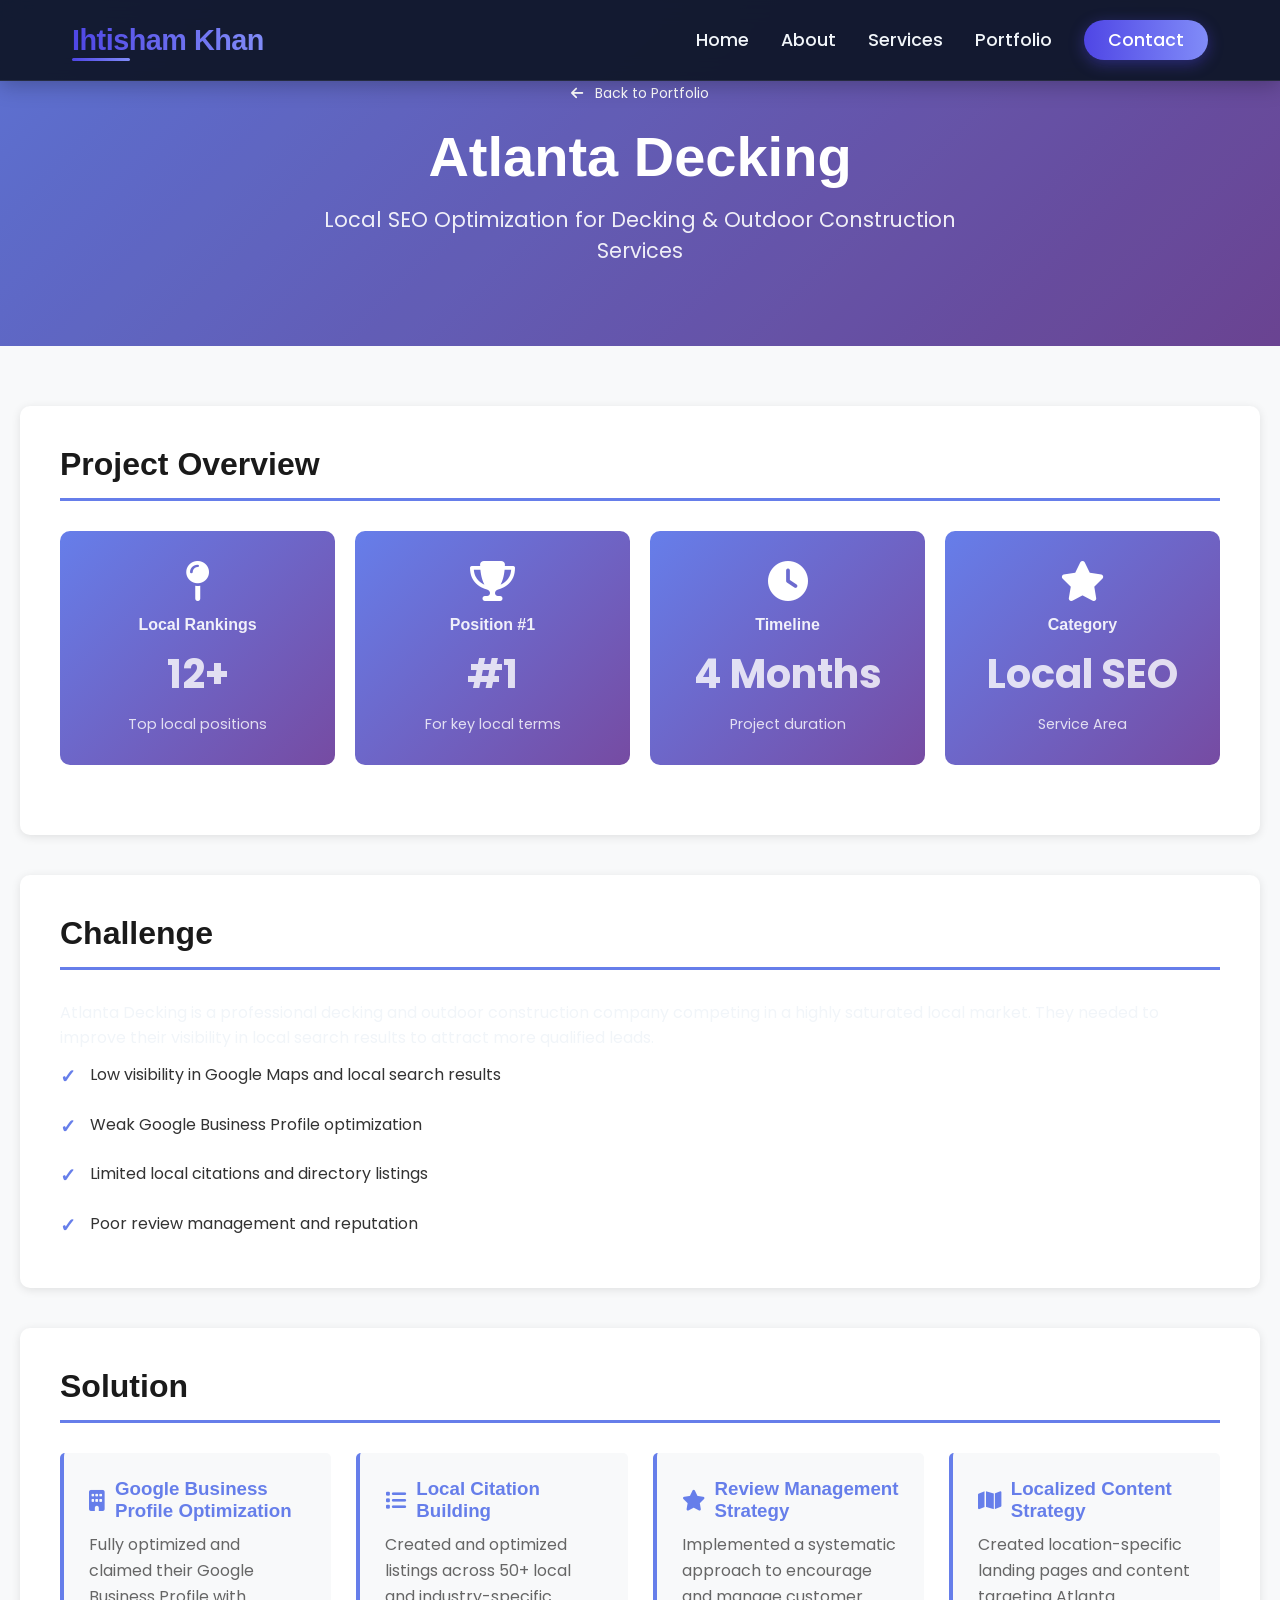
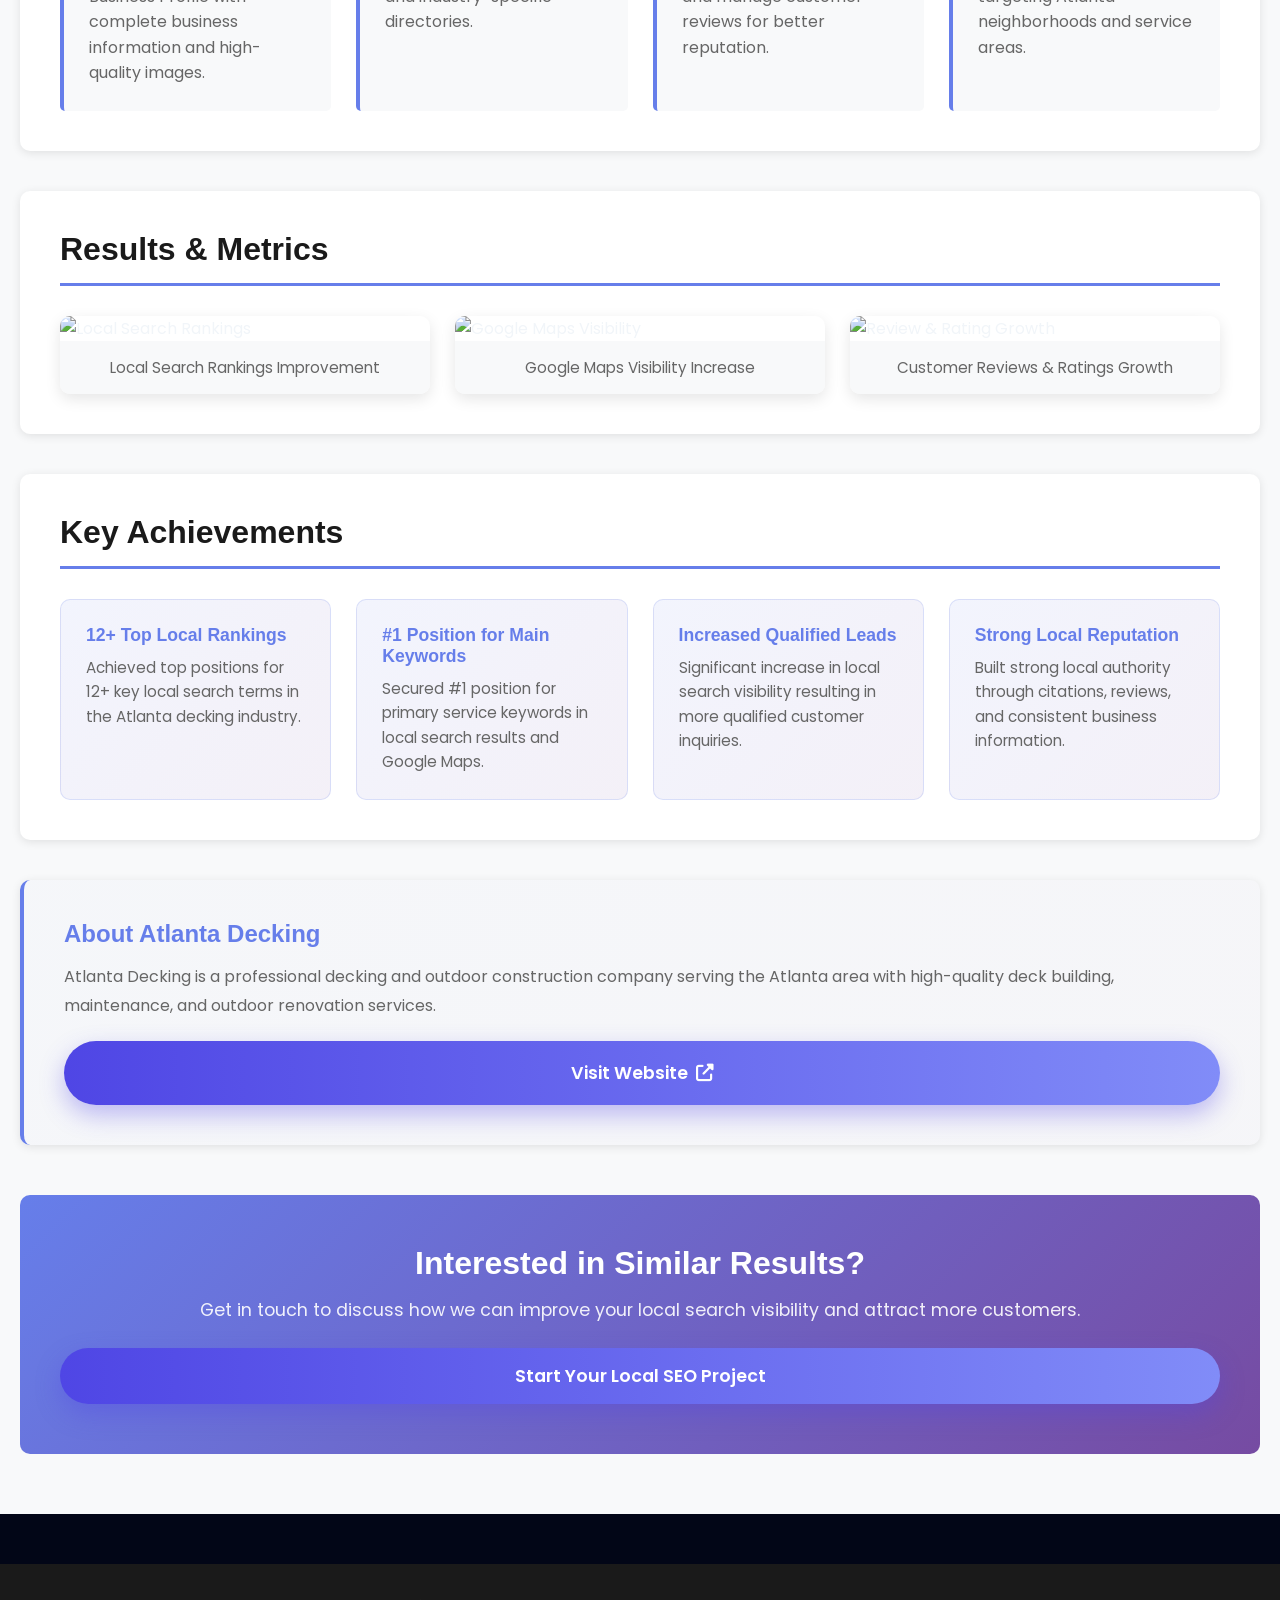
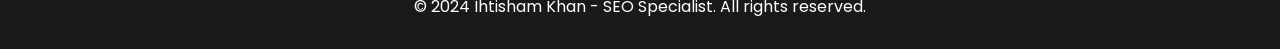
==== atlanta-decking.html @ 3d627188 "portfolio updated" ====
<!DOCTYPE html>
<html lang="en">
<head>
    <meta charset="UTF-8" />
    <meta name="viewport" content="width=device-width, initial-scale=1.0" />
    <title>Atlanta Decking - Case Study | Ihtisham Khan SEO</title>
    <link rel="stylesheet" href="style.css" />
    <link rel="stylesheet" href="responsive.css" />
    <link rel="stylesheet" href="case-study.css" />
    <link rel="stylesheet" href="https://cdnjs.cloudflare.com/ajax/libs/font-awesome/6.4.0/css/all.min.css" />
    <link href="https://fonts.googleapis.com/css2?family=Poppins:wght@300;400;500;600;700&display=swap" rel="stylesheet" />
</head>
<body>
    <!-- Header/Navigation Section Start -->
    <header>
        <nav class="navbar">
            <div class="nav-brand">
                <a href="index.html#home">Ihtisham Khan</a>
            </div>
            <ul class="nav-menu">
                <li class="nav-item">
                    <a href="index.html#home" class="nav-link">Home</a>
                </li>
                <li class="nav-item">
                    <a href="index.html#about" class="nav-link">About</a>
                </li>
                <li class="nav-item">
                    <a href="index.html#services" class="nav-link">Services</a>
                </li>
                <li class="nav-item">
                    <a href="index.html#portfolio" class="nav-link">Portfolio</a>
                </li>
                <li class="nav-item">
                    <a href="index.html#contact" class="nav-link">Contact</a>
                </li>
            </ul>
            <div class="hamburger">
                <span class="bar"></span>
                <span class="bar"></span>
                <span class="bar"></span>
            </div>
        </nav>
    </header>
    <!-- Header/Navigation Section End -->

    <!-- Case Study Hero Section Start -->
    <section class="case-study-hero">
        <div class="container">
            <a href="index.html#portfolio" class="back-link"><i class="fas fa-arrow-left"></i> Back to Portfolio</a>
            <h1>Atlanta Decking</h1>
            <p class="case-study-tagline">Local SEO Optimization for Decking & Outdoor Construction Services</p>
        </div>
    </section>
    <!-- Case Study Hero Section End -->

    <!-- Case Study Content Start -->
    <section class="case-study-content">
        <div class="container">
            <!-- Project Overview -->
            <div class="case-study-section">
                <h2>Project Overview</h2>
                <div class="overview-grid">
                    <div class="overview-card">
                        <i class="fas fa-map-pin"></i>
                        <h3>Local Rankings</h3>
                        <p class="stat">12+</p>
                        <p>Top local positions</p>
                    </div>
                    <div class="overview-card">
                        <i class="fas fa-trophy"></i>
                        <h3>Position #1</h3>
                        <p class="stat">#1</p>
                        <p>For key local terms</p>
                    </div>
                    <div class="overview-card">
                        <i class="fas fa-clock"></i>
                        <h3>Timeline</h3>
                        <p class="stat">4 Months</p>
                        <p>Project duration</p>
                    </div>
                    <div class="overview-card">
                        <i class="fas fa-star"></i>
                        <h3>Category</h3>
                        <p class="stat">Local SEO</p>
                        <p>Service Area</p>
                    </div>
                </div>
            </div>

            <!-- Challenge Section -->
            <div class="case-study-section">
                <h2>Challenge</h2>
                <p>
                    Atlanta Decking is a professional decking and outdoor construction company competing in a highly saturated 
                    local market. They needed to improve their visibility in local search results to attract more qualified leads.
                </p>
                <ul class="challenge-list">
                    <li>Low visibility in Google Maps and local search results</li>
                    <li>Weak Google Business Profile optimization</li>
                    <li>Limited local citations and directory listings</li>
                    <li>Poor review management and reputation</li>
                </ul>
            </div>

            <!-- Solution Section -->
            <div class="case-study-section">
                <h2>Solution</h2>
                <div class="solution-items">
                    <div class="solution-item">
                        <h3><i class="fas fa-building"></i> Google Business Profile Optimization</h3>
                        <p>Fully optimized and claimed their Google Business Profile with complete business information and high-quality images.</p>
                    </div>
                    <div class="solution-item">
                        <h3><i class="fas fa-list"></i> Local Citation Building</h3>
                        <p>Created and optimized listings across 50+ local and industry-specific directories.</p>
                    </div>
                    <div class="solution-item">
                        <h3><i class="fas fa-star"></i> Review Management Strategy</h3>
                        <p>Implemented a systematic approach to encourage and manage customer reviews for better reputation.</p>
                    </div>
                    <div class="solution-item">
                        <h3><i class="fas fa-map"></i> Localized Content Strategy</h3>
                        <p>Created location-specific landing pages and content targeting Atlanta neighborhoods and service areas.</p>
                    </div>
                </div>
            </div>

            <!-- Results Section -->
            <div class="case-study-section results-section">
                <h2>Results & Metrics</h2>
                <div class="results-gallery">
                    <div class="result-image">
                        <img src="https://placehold.co/800x500/f59e0b/ffffff?text=Local+Rankings" alt="Local Search Rankings" />
                        <p class="image-caption">Local Search Rankings Improvement</p>
                    </div>
                    <div class="result-image">
                        <img src="https://placehold.co/800x500/f59e0b/ffffff?text=Google+Maps+Visibility" alt="Google Maps Visibility" />
                        <p class="image-caption">Google Maps Visibility Increase</p>
                    </div>
                    <div class="result-image">
                        <img src="https://placehold.co/800x500/f59e0b/ffffff?text=Review+Growth" alt="Review & Rating Growth" />
                        <p class="image-caption">Customer Reviews & Ratings Growth</p>
                    </div>
                </div>
            </div>

            <!-- Key Achievements -->
            <div class="case-study-section">
                <h2>Key Achievements</h2>
                <div class="achievements-grid">
                    <div class="achievement">
                        <h3>12+ Top Local Rankings</h3>
                        <p>Achieved top positions for 12+ key local search terms in the Atlanta decking industry.</p>
                    </div>
                    <div class="achievement">
                        <h3>#1 Position for Main Keywords</h3>
                        <p>Secured #1 position for primary service keywords in local search results and Google Maps.</p>
                    </div>
                    <div class="achievement">
                        <h3>Increased Qualified Leads</h3>
                        <p>Significant increase in local search visibility resulting in more qualified customer inquiries.</p>
                    </div>
                    <div class="achievement">
                        <h3>Strong Local Reputation</h3>
                        <p>Built strong local authority through citations, reviews, and consistent business information.</p>
                    </div>
                </div>
            </div>

            <!-- Client Info -->
            <div class="case-study-section client-section">
                <div class="client-info">
                    <h3>About Atlanta Decking</h3>
                    <p>
                        Atlanta Decking is a professional decking and outdoor construction company serving the Atlanta area 
                        with high-quality deck building, maintenance, and outdoor renovation services.
                    </p>
                    <a href="https://atlantadecking.com/" target="_blank" class="btn btn-primary">
                        Visit Website <i class="fas fa-external-link-alt"></i>
                    </a>
                </div>
            </div>

            <!-- CTA Section -->
            <div class="case-study-cta">
                <h2>Interested in Similar Results?</h2>
                <p>Get in touch to discuss how we can improve your local search visibility and attract more customers.</p>
                <a href="index.html#contact" class="btn btn-primary btn-large">Start Your Local SEO Project</a>
            </div>
        </div>
    </section>
    <!-- Case Study Content End -->

    <!-- Footer -->
    <footer>
        <div class="container">
            <p>&copy; 2024 Ihtisham Khan - SEO Specialist. All rights reserved.</p>
        </div>
    </footer>

    <script>
        // Navigation Menu Toggle
        const hamburger = document.querySelector(".hamburger");
        const navMenu = document.querySelector(".nav-menu");

        hamburger.addEventListener("click", () => {
            hamburger.classList.toggle("active");
            navMenu.classList.toggle("active");
        });

        document.querySelectorAll(".nav-link").forEach((n) =>
            n.addEventListener("click", () => {
                hamburger.classList.remove("active");
                navMenu.classList.remove("active");
            })
        );
    </script>
</body>
</html>
---- style.css ----
* {
  margin: 0;
  padding: 0;
  box-sizing: border-box;
}

:root {
  --primary-color: #4f46e5;
  --primary-glow: #818cf8;
  --secondary-color: #10b981;
  --accent-color: #f43f5e;
  --dark-bg: #0f172a;
  --darker-bg: #020617;
  --text-light: #f1f5f9;
  --text-muted: #94a3b8;
  --nav-height: 80px;
}

body {
  font-family: "Poppins", sans-serif;
  background-color: var(--darker-bg);
  color: var(--text-light);
  min-height: 100vh;
  display: flex;
  flex-direction: column;
}

h1,
h2,
h3,
h4,
h5,
h6 {
  font-family: "Roboto", sans-serif;
  font-weight: 700;
}

/* Header/Navigation Styles */
header {
  position: fixed;
  top: 0;
  left: 0;
  width: 100%;
  z-index: 1000;
  background: rgba(15, 23, 42, 0.95);
  backdrop-filter: blur(10px);
  box-shadow: 0 4px 20px rgba(0, 0, 0, 0.25);
  border-bottom: 1px solid rgba(255, 255, 255, 0.08);
}

.navbar {
  display: flex;
  justify-content: space-between;
  align-items: center;
  padding: 0 2rem;
  height: var(--nav-height);
  max-width: 1200px;
  margin: 0 auto;
}

.nav-brand a {
  font-family: "Roboto", sans-serif;
  font-size: 1.8rem;
  font-weight: 900;
  color: var(--text-light);
  text-decoration: none;
  background: linear-gradient(90deg, var(--primary-color), var(--primary-glow));
  -webkit-background-clip: text;
  background-clip: text;
  -webkit-text-fill-color: transparent;
  position: relative;
  letter-spacing: -0.5px;
}

.nav-brand a::after {
  content: "";
  position: absolute;
  bottom: -5px;
  left: 0;
  width: 30%;
  height: 3px;
  background: linear-gradient(90deg, var(--primary-color), var(--primary-glow));
  border-radius: 3px;
  transition: width 0.3s ease;
}

.nav-brand a:hover::after {
  width: 100%;
}

.nav-menu {
  display: flex;
  list-style: none;
}

.nav-item {
  margin-left: 2rem;
  position: relative;
}

.nav-link {
  color: var(--text-light);
  text-decoration: none;
  font-weight: 500;
  transition: all 0.3s ease;
  padding: 0.5rem 0;
  position: relative;
  font-size: 1.1rem;
}

.nav-link::before {
  content: "";
  position: absolute;
  bottom: 0;
  left: 0;
  width: 0;
  height: 2px;
  background: linear-gradient(
    90deg,
    var(--primary-color),
    var(--secondary-color)
  );
  border-radius: 2px;
  transition: width 0.3s ease;
}

.nav-link:hover {
  color: var(--primary-glow);
}

.nav-link:hover::before {
  width: 100%;
}

.nav-item:last-child .nav-link {
  background: linear-gradient(90deg, var(--primary-color), var(--primary-glow));
  color: white;
  padding: 0.5rem 1.5rem;
  border-radius: 50px;
  box-shadow: 0 4px 15px rgba(79, 70, 229, 0.4);
  transition: all 0.3s ease;
}

.nav-item:last-child .nav-link:hover {
  transform: translateY(-2px);
  box-shadow: 0 6px 20px rgba(79, 70, 229, 0.6);
}

.nav-item:last-child .nav-link::before {
  display: none;
}

.hamburger {
  display: none;
  flex-direction: column;
  cursor: pointer;
  z-index: 1001;
}

.bar {
  width: 25px;
  height: 3px;
  background: var(--text-light);
  margin: 3px 0;
  transition: all 0.3s ease;
  border-radius: 3px;
}
/* Hero Section Styles Start */
.hero {
  min-height: 100vh;
  display: flex;
  align-items: center;
  padding: calc(var(--nav-height) + 2rem) 2rem 2rem;
  background: linear-gradient(to bottom, var(--darker-bg), var(--dark-bg));
  position: relative;
  overflow: hidden;
}

.hero::before {
  content: "";
  position: absolute;
  top: 0;
  left: 0;
  width: 100%;
  height: 100%;
  background: radial-gradient(
      circle at 20% 30%,
      rgba(79, 70, 229, 0.15) 0%,
      transparent 50%
    ),
    radial-gradient(
      circle at 80% 70%,
      rgba(16, 185, 129, 0.1) 0%,
      transparent 50%
    );
  z-index: 0;
}

.hero-content {
  flex: 1;
  padding-right: 2rem;
  position: relative;
  z-index: 2;
}

.hero-content h1 {
  font-size: 3rem;
  margin-bottom: 1.5rem;
  line-height: 1.2;
  background: linear-gradient(90deg, var(--text-light), var(--primary-glow));
  -webkit-background-clip: text;
  background-clip: text;
  -webkit-text-fill-color: transparent;
  position: relative;
  padding-bottom: 1rem;
}

.hero-content h1::after {
  content: "";
  position: absolute;
  bottom: 0;
  left: 0;
  width: 100px;
  height: 4px;
  background: linear-gradient(
    90deg,
    var(--primary-color),
    var(--secondary-color)
  );
  border-radius: 2px;
}

.hero-content h1 span {
  background: linear-gradient(
    90deg,
    var(--primary-color),
    var(--secondary-color)
  );
  -webkit-background-clip: text;
  background-clip: text;
  -webkit-text-fill-color: transparent;
  position: relative;
  display: inline-block;
}

.hero-content h1 span::after {
  content: "";
  position: absolute;
  bottom: -5px;
  left: 0;
  width: 100%;
  height: 3px;
  background: linear-gradient(
    90deg,
    var(--primary-color),
    var(--secondary-color)
  );
  border-radius: 3px;
}

.hero-content p {
  font-size: 1.3rem;
  color: var(--text-muted);
  margin-bottom: 2.5rem;
  max-width: 90%;
  line-height: 1.6;
}

.hero-buttons {
  display: flex;
  gap: 1.5rem;
  flex-wrap: wrap;
}

.btn {
  display: inline-flex;
  align-items: center;
  padding: 1rem 2.2rem;
  border-radius: 50px;
  text-decoration: none;
  font-weight: 600;
  transition: all 0.3s ease;
  border: none;
  cursor: pointer;
  font-size: 1.1rem;
  position: relative;
  overflow: hidden;
  z-index: 1;
}

.btn::before {
  content: "";
  position: absolute;
  top: 0;
  left: 0;
  width: 100%;
  height: 100%;
  background: linear-gradient(90deg, var(--primary-color), var(--primary-glow));
  z-index: -1;
  transition: transform 0.5s ease;
}

.btn-primary::before {
  transform: scaleX(1);
}

.btn-secondary::before {
  transform: scaleX(0);
  background: linear-gradient(90deg, var(--primary-color), var(--primary-glow));
}

.btn-primary {
  color: white;
  box-shadow: 0 10px 25px rgba(79, 70, 229, 0.35);
}

.btn-secondary {
  color: var(--text-light);
  border: 2px solid var(--primary-color);
  background: transparent;
}

.btn-primary:hover {
  transform: translateY(-5px);
  box-shadow: 0 15px 35px rgba(79, 70, 229, 0.5);
}

.btn-secondary:hover {
  color: white;
}

.btn-secondary:hover::before {
  transform: scaleX(1);
}

.btn:hover::before {
  transform: scaleX(1.05);
}

.hero-image {
  flex: 1;
  text-align: center;
  position: relative;
  z-index: 2;
}

.hero-image img {
  max-width: 100%;
  height: auto;
  max-height: 60vh;
  border-radius: 20px;
  box-shadow: 0 25px 50px rgba(0, 0, 0, 0.5);
  animation: float 6s ease-in-out infinite;
  transform-style: preserve-3d;
  transition: transform 0.5s ease;
  transform: scaleX(-1); /* This mirrors the image */
}

.hero-image img:hover {
  transform: scaleX(-1) translateY(-10px) rotate3d(1, 1, 1, 5deg);
  /* Keep the scaleX(-1) to maintain the mirror effect during hover */
}

@keyframes float {
  0% {
    transform: scaleX(-1) translateY(0px) rotate3d(1, 1, 1, 0deg);
    box-shadow: 0 25px 50px rgba(79, 70, 229, 0.2);
  }
  50% {
    transform: scaleX(-1) translateY(-20px) rotate3d(1, 1, 1, 5deg);
    box-shadow: 0 35px 60px rgba(79, 70, 229, 0.4);
  }
  100% {
    transform: scaleX(-1) translateY(0px) rotate3d(1, 1, 1, 0deg);
    box-shadow: 0 25px 50px rgba(79, 70, 229, 0.2);
  }
}

/* About Section Styles */
.about {
  padding: 6rem 0;
  background: linear-gradient(to bottom, var(--darker-bg), var(--dark-bg));
  position: relative;
  overflow: hidden;
}

.about::before {
  content: "";
  position: absolute;
  top: 0;
  left: 0;
  width: 100%;
  height: 100%;
  background: radial-gradient(
      circle at 10% 20%,
      rgba(79, 70, 229, 0.1) 0%,
      transparent 50%
    ),
    radial-gradient(
      circle at 90% 80%,
      rgba(16, 185, 129, 0.08) 0%,
      transparent 50%
    );
  z-index: 0;
}

.section-title {
  text-align: center;
  font-size: 2.8rem;
  margin-bottom: 4rem;
  color: var(--text-light);
  position: relative;
  z-index: 2;
}

.section-title::after {
  content: "";
  position: absolute;
  bottom: -15px;
  left: 50%;
  transform: translateX(-50%);
  width: 80px;
  height: 4px;
  background: linear-gradient(
    90deg,
    var(--primary-color),
    var(--secondary-color)
  );
  border-radius: 2px;
}

.about-content {
  display: flex;
  gap: 4rem;
  position: relative;
  z-index: 2;
}

.about-intro {
  flex: 1;
  width: 90%;
  transform: translateX(15px);
  display: flex;
  flex-direction: column;
  justify-content: center;
}

.about-intro h3 {
  font-size: 2.2rem;
  margin-bottom: 1.5rem;
  background: linear-gradient(90deg, var(--text-light), var(--primary-glow));
  -webkit-background-clip: text;
  background-clip: text;
  -webkit-text-fill-color: transparent;
}

.about-intro > p {
  margin-bottom: 2rem;
  color: var(--text-muted);
  font-size: 1.1rem;
  line-height: 1.7;
}

.btn {
  display: inline-flex;
  align-items: center;
  padding: 1rem 2.2rem;
  border-radius: 50px;
  text-decoration: none;
  font-weight: 600;
  transition: all 0.3s ease;
  border: none;
  cursor: pointer;
  font-size: 1.1rem;
  position: relative;
  overflow: hidden;
  z-index: 1;
  width: fit-content;
}

.btn::before {
  content: "";
  position: absolute;
  top: 0;
  left: 0;
  width: 100%;
  height: 100%;
  background: linear-gradient(90deg, var(--primary-color), var(--primary-glow));
  z-index: -1;
}

.btn-primary {
  color: white;
  box-shadow: 0 10px 25px rgba(79, 70, 229, 0.35);
}

.btn-primary:hover {
  transform: translateY(-5px);
  box-shadow: 0 15px 35px rgba(79, 70, 229, 0.5);
}

.btn i {
  margin-left: 0.5rem;
  transition: transform 0.3s ease;
}

.btn:hover i {
  transform: translateX(5px);
}

.about-details {
  flex: 1;
  display: flex;
  flex-direction: column;
}

.skills {
  margin-bottom: 3rem;
}

.skill {
  margin-bottom: 1.8rem;
}

.skill-header {
  display: flex;
  justify-content: space-between;
  align-items: center;
  width: 90%;
  margin-bottom: 0.8rem;
}

.skill h4 {
  font-size: 1.1rem;
  color: var(--text-light);
  font-weight: 600;
}

.skill-percentage {
  color: var(--primary-glow);
  font-weight: 600;
  font-size: 0.9rem;
}

.progress-bar {
  width: 90%;
  height: 10px;
  background: rgba(255, 255, 255, 0.1);
  border-radius: 10px;
  overflow: hidden;
  position: relative;
}

.progress {
  height: 100%;
  border-radius: 10px;
  background: linear-gradient(
    90deg,
    var(--primary-color),
    var(--secondary-color)
  );
  position: relative;
  width: 0;
  transition: width 1.5s ease-in-out;
}

.progress::after {
  content: "";
  position: absolute;
  top: 0;
  right: 0;
  width: 10px;
  height: 100%;
  background: rgba(255, 255, 255, 0.3);
  border-radius: 0 10px 10px 0;
}

/* Expertise Section */
.expertise-cards {
  display: grid;
  grid-template-columns: repeat(2, 1fr);
  gap: 1.5rem;
}

.expertise-card {
  background: var(--card-bg);
  padding: 1.8rem;
  border-radius: 12px;
  transition: all 0.3s ease;
  border-left: 4px solid var(--primary-color);
}

.expertise-card:hover {
  transform: translateY(-5px);
  box-shadow: 0 10px 25px rgba(0, 0, 0, 0.2);
  border-left: 4px solid var(--secondary-color);
}

.expertise-card h4 {
  font-size: 1.2rem;
  margin-bottom: 1rem;
  color: var(--text-light);
  display: flex;
  align-items: center;
}

.expertise-card h4 i {
  color: var(--primary-glow);
  margin-right: 0.7rem;
  font-size: 1.3rem;
}

.expertise-card p {
  color: var(--text-muted);
  font-size: 0.95rem;
  line-height: 1.6;
}

/* Stats Section */
.stats {
  display: grid;
  grid-template-columns: repeat(2, 1fr);
  gap: 1.5rem;
  margin-top: 3rem;
  padding-top: 2rem;
  border-top: 1px solid rgba(255, 255, 255, 0.1);
}

.stat-item {
  text-align: center;
  padding: 1.5rem;
  background: var(--card-bg);
  border-radius: 12px;
  transition: transform 0.3s ease;
}

.stat-item:hover {
  transform: translateY(-5px);
}

.stat-number {
  font-size: 2.5rem;
  font-weight: 700;
  background: linear-gradient(
    90deg,
    var(--primary-color),
    var(--secondary-color)
  );
  -webkit-background-clip: text;
  background-clip: text;
  -webkit-text-fill-color: transparent;
  margin-bottom: 0.5rem;
}

.stat-label {
  font-size: 1rem;
  color: var(--text-muted);
}
/* About Section End */

/* Services Section Styles Start */
/* Services Section Styles */
.services {
  padding: 6rem 0;
  background: linear-gradient(to bottom, var(--darker-bg), var(--dark-bg));
  position: relative;
  overflow: hidden;
}

.services::before {
  content: "";
  position: absolute;
  top: 0;
  left: 0;
  width: 100%;
  height: 100%;
  background: radial-gradient(
      circle at 20% 30%,
      rgba(79, 70, 229, 0.15) 0%,
      transparent 50%
    ),
    radial-gradient(
      circle at 80% 70%,
      rgba(16, 185, 129, 0.1) 0%,
      transparent 50%
    );
  z-index: 0;
}

.section-title {
  text-align: center;
  font-size: 2.8rem;
  margin-bottom: 4rem;
  color: var(--text-light);
  position: relative;
  z-index: 2;
}

.section-title::after {
  content: "";
  position: absolute;
  bottom: -15px;
  left: 50%;
  transform: translateX(-50%);
  width: 80px;
  height: 4px;
  background: linear-gradient(
    90deg,
    var(--primary-color),
    var(--secondary-color)
  );
  border-radius: 2px;
}

.services-grid {
  display: grid;
  grid-template-columns: repeat(auto-fit, minmax(350px, 1fr));
  gap: 2rem;
  position: relative;
  z-index: 2;
}

.service-card {
  background: var(--card-bg);
  border-radius: 16px;
  padding: 2.5rem 2rem;
  text-align: center;
  transition: all 0.4s ease;
  position: relative;
  overflow: hidden;
  border: 1px solid rgba(255, 255, 255, 0.05);
  box-shadow: 0 10px 30px rgba(0, 0, 0, 0.2);
}

.service-card::before {
  content: "";
  position: absolute;
  top: 0;
  left: 0;
  width: 100%;
  height: 100%;
  background: linear-gradient(
    135deg,
    rgba(79, 70, 229, 0.1),
    rgba(16, 185, 129, 0.05)
  );
  opacity: 0;
  transition: opacity 0.4s ease;
  z-index: -1;
}

.service-card:hover {
  transform: translateY(-10px);
  box-shadow: 0 15px 40px rgba(0, 0, 0, 0.3);
  border-color: rgba(79, 70, 229, 0.3);
}

.service-card:hover::before {
  opacity: 1;
}

.service-icon {
  width: 80px;
  height: 80px;
  margin: 0 auto 1.5rem;
  display: flex;
  align-items: center;
  justify-content: center;
  background: linear-gradient(
    135deg,
    var(--primary-color),
    var(--secondary-color)
  );
  color: white;
  border-radius: 50%;
  font-size: 2rem;
  position: relative;
  transition: all 0.4s ease;
}

.service-card:hover .service-icon {
  transform: scale(1.1) rotate(5deg);
  box-shadow: 0 10px 25px rgba(79, 70, 229, 0.4);
}

.service-icon::after {
  content: "";
  position: absolute;
  width: 100%;
  height: 100%;
  border-radius: 50%;
  border: 2px solid var(--primary-glow);
  opacity: 0;
  animation: pulse 2s infinite;
}

.service-card:hover .service-icon::after {
  opacity: 0.7;
}

@keyframes pulse {
  0% {
    transform: scale(1);
    opacity: 0.7;
  }
  70% {
    transform: scale(1.5);
    opacity: 0;
  }
  100% {
    transform: scale(1);
    opacity: 0;
  }
}

.service-card h3 {
  font-size: 1.5rem;
  margin-bottom: 1.2rem;
  color: var(--text-light);
  position: relative;
  padding-bottom: 0.8rem;
}

.service-card h3::after {
  content: "";
  position: absolute;
  bottom: 0;
  left: 50%;
  transform: translateX(-50%);
  width: 40px;
  height: 3px;
  background: linear-gradient(
    90deg,
    var(--primary-color),
    var(--secondary-color)
  );
  border-radius: 2px;
  transition: width 0.3s ease;
}

.service-card:hover h3::after {
  width: 80px;
}

.service-card p {
  color: var(--text-muted);
  line-height: 1.6;
  margin-bottom: 1.5rem;
}

.service-features {
  list-style: none;
  text-align: left;
  margin-top: 1.5rem;
}

.service-features li {
  margin-bottom: 0.8rem;
  display: flex;
  align-items: center;
  color: var(--text-muted);
  font-size: 0.9rem;
}

.service-features li::before {
  content: "✓";
  color: var(--secondary-color);
  font-weight: bold;
  margin-right: 0.7rem;
  background: rgba(16, 185, 129, 0.1);
  width: 22px;
  height: 22px;
  border-radius: 50%;
  display: inline-flex;
  align-items: center;
  justify-content: center;
  font-size: 0.8rem;
}

.service-cta {
  margin-top: 1.5rem;
  display: inline-block;
  color: var(--primary-glow);
  text-decoration: none;
  font-weight: 600;
  font-size: 0.9rem;
  position: relative;
  transition: all 0.3s ease;
}

.service-cta::after {
  content: "→";
  margin-left: 5px;
  transition: transform 0.3s ease;
}

.service-cta:hover {
  color: var(--secondary-color);
}

.service-cta:hover::after {
  transform: translateX(5px);
}

/* Decorative elements */
.floating-element {
  position: absolute;
  border-radius: 50%;
  background: linear-gradient(135deg, var(--primary-color), transparent);
  opacity: 0.1;
  z-index: 0;
}

.floating-element:nth-child(1) {
  width: 100px;
  height: 100px;
  top: 20%;
  left: 10%;
  animation: float 8s ease-in-out infinite;
}

.floating-element:nth-child(2) {
  width: 150px;
  height: 150px;
  bottom: 15%;
  right: 8%;
  animation: float 10s ease-in-out infinite reverse;
}

@keyframes float {
  0% {
    transform: translateY(0) rotate(0deg);
  }
  50% {
    transform: translateY(-20px) rotate(10deg);
  }
  100% {
    transform: translateY(0) rotate(0deg);
  }
}
/* Services Section Styles End */

/* Portfolio Section Styles Start */
.portfolio {
  padding: 6rem 0;
  background: linear-gradient(to bottom, var(--darker-bg), var(--dark-bg));
  position: relative;
  overflow: hidden;
}

.portfolio::before {
  content: "";
  position: absolute;
  top: 0;
  left: 0;
  width: 100%;
  height: 100%;
  background: radial-gradient(
      circle at 20% 30%,
      rgba(79, 70, 229, 0.1) 0%,
      transparent 50%
    ),
    radial-gradient(
      circle at 80% 70%,
      rgba(16, 185, 129, 0.08) 0%,
      transparent 50%
    );
  z-index: 0;
}

.section-title {
  text-align: center;
  font-size: 2.8rem;
  margin-bottom: 3rem;
  color: var(--text-light);
  position: relative;
  z-index: 2;
}

.section-title::after {
  content: "";
  position: absolute;
  bottom: -15px;
  left: 50%;
  transform: translateX(-50%);
  width: 80px;
  height: 4px;
  background: linear-gradient(
    90deg,
    var(--primary-color),
    var(--secondary-color)
  );
  border-radius: 2px;
}

.portfolio-filters {
  display: flex;
  justify-content: center;
  flex-wrap: wrap;
  gap: 1rem;
  margin-bottom: 3rem;
  position: relative;
  z-index: 2;
}

.filter-btn {
  padding: 0.8rem 1.8rem;
  background: transparent;
  color: var(--text-light);
  border: 2px solid var(--primary-color);
  border-radius: 50px;
  cursor: pointer;
  font-weight: 500;
  transition: all 0.3s ease;
  font-family: "Poppins", sans-serif;
}

.filter-btn.active,
.filter-btn:hover {
  background: linear-gradient(90deg, var(--primary-color), var(--primary-glow));
  color: white;
  box-shadow: 0 5px 15px rgba(79, 70, 229, 0.3);
  transform: translateY(-2px);
}

.portfolio-grid {
  display: grid;
  grid-template-columns: repeat(auto-fill, minmax(350px, 1fr));
  gap: 2rem;
  position: relative;
  z-index: 2;
}

.portfolio-item {
  background: var(--card-bg);
  border-radius: 16px;
  overflow: hidden;
  transition: all 0.4s ease;
  position: relative;
  box-shadow: 0 10px 30px rgba(0, 0, 0, 0.2);
  border: 1px solid rgba(255, 255, 255, 0.05);
}

.portfolio-item:hover {
  transform: translateY(-10px);
  box-shadow: 0 15px 40px rgba(0, 0, 0, 0.3);
  border-color: rgba(79, 70, 229, 0.3);
}

.portfolio-image {
  position: relative;
  overflow: hidden;
  height: 250px;
}

.portfolio-image img {
  width: 100%;
  height: 100%;
  object-fit: cover;
  transition: transform 0.5s ease;
}

.portfolio-item:hover .portfolio-image img {
  transform: scale(1.05);
}

.portfolio-overlay {
  position: absolute;
  top: 0;
  left: 0;
  width: 100%;
  height: 100%;
  background: linear-gradient(to top, rgba(2, 6, 23, 0.9), transparent);
  display: flex;
  align-items: flex-end;
  padding: 1.5rem;
  opacity: 0;
  transition: opacity 0.3s ease;
}

.portfolio-item:hover .portfolio-overlay {
  opacity: 1;
}

.portfolio-category {
  background: linear-gradient(90deg, var(--primary-color), var(--primary-glow));
  color: white;
  padding: 0.4rem 1rem;
  border-radius: 20px;
  font-size: 0.8rem;
  font-weight: 500;
}

.portfolio-info {
  padding: 1.8rem;
}

.portfolio-info h3 {
  font-size: 1.4rem;
  margin-bottom: 1rem;
  color: var(--text-light);
}

.portfolio-info p {
  color: var(--text-muted);
  margin-bottom: 1.5rem;
  line-height: 1.6;
}

.portfolio-stats {
  display: flex;
  gap: 1.5rem;
  margin-bottom: 1.5rem;
}

.stat {
  display: flex;
  flex-direction: column;
}

.stat-value {
  font-size: 1.5rem;
  font-weight: 700;
  background: linear-gradient(
    90deg,
    var(--primary-color),
    var(--secondary-color)
  );
  -webkit-background-clip: text;
  background-clip: text;
  -webkit-text-fill-color: transparent;
}

.stat-label {
  font-size: 0.8rem;
  color: var(--text-muted);
}

.portfolio-link {
  display: inline-flex;
  align-items: center;
  color: var(--primary-glow);
  text-decoration: none;
  font-weight: 600;
  transition: all 0.3s ease;
}

.portfolio-link::after {
  content: "→";
  margin-left: 0.5rem;
  transition: transform 0.3s ease;
}

.portfolio-link:hover {
  color: var(--secondary-color);
}

.portfolio-link:hover::after {
  transform: translateX(5px);
}
/* Portfolio Section Styles End */

/* Testimonials Section Styles Start */
/* Testimonials Section Styles */
.testimonials {
  padding: 6rem 0;
  background: linear-gradient(to bottom, var(--darker-bg), var(--dark-bg));
  position: relative;
  overflow: hidden;
}

.testimonials::before {
  content: "";
  position: absolute;
  top: 0;
  left: 0;
  width: 100%;
  height: 100%;
  background: radial-gradient(
      circle at 20% 30%,
      rgba(79, 70, 229, 0.1) 0%,
      transparent 50%
    ),
    radial-gradient(
      circle at 80% 70%,
      rgba(16, 185, 129, 0.08) 0%,
      transparent 50%
    );
  z-index: 0;
}

.section-title {
  text-align: center;
  font-size: 2.8rem;
  margin-bottom: 4rem;
  color: var(--text-light);
  position: relative;
  z-index: 2;
}

.section-title::after {
  content: "";
  position: absolute;
  bottom: -15px;
  left: 50%;
  transform: translateX(-50%);
  width: 80px;
  height: 4px;
  background: linear-gradient(
    90deg,
    var(--primary-color),
    var(--secondary-color)
  );
  border-radius: 2px;
}

.testimonials-container {
  position: relative;
  z-index: 2;
  max-width: 1000px;
  margin: 0 auto;
}

.testimonials-slider {
  position: relative;
  overflow: hidden;
  border-radius: 20px;
  box-shadow: 0 20px 50px rgba(0, 0, 0, 0.3);
}

.testimonial {
  display: none;
  padding: 3rem;
  background: var(--card-bg);
  border-radius: 20px;
  border: 1px solid rgba(255, 255, 255, 0.05);
  transition: all 0.4s ease;
}

.testimonial.active {
  display: flex;
  flex-direction: column;
  animation: fadeIn 0.5s ease;
}

@keyframes fadeIn {
  from {
    opacity: 0;
    transform: translateY(20px);
  }
  to {
    opacity: 1;
    transform: translateY(0);
  }
}

.testimonial-content {
  position: relative;
  padding: 2rem;
  margin-bottom: 2rem;
  background: linear-gradient(
    135deg,
    rgba(79, 70, 229, 0.1),
    rgba(16, 185, 129, 0.05)
  );
  border-radius: 16px;
  border-left: 4px solid var(--primary-color);
}

.testimonial-content::before {
  content: '"';
  position: absolute;
  top: 0;
  left: 1rem;
  font-size: 5rem;
  font-family: "Roboto", serif;
  color: var(--primary-glow);
  opacity: 0.2;
  line-height: 1;
}

.testimonial-content p {
  font-size: 1.2rem;
  line-height: 1.7;
  color: var(--text-light);
  font-style: italic;
  position: relative;
  z-index: 1;
}

.testimonial-author {
  display: flex;
  align-items: center;
  gap: 1.5rem;
}

.testimonial-author img {
  width: 70px;
  height: 70px;
  border-radius: 50%;
  object-fit: cover;
  border: 3px solid var(--primary-color);
  box-shadow: 0 5px 15px rgba(0, 0, 0, 0.2);
}

.author-info h4 {
  font-size: 1.3rem;
  margin-bottom: 0.3rem;
  color: var(--text-light);
}

.author-info p {
  color: var(--primary-glow);
  font-size: 0.9rem;
  font-weight: 500;
}

.testimonial-stats {
  display: flex;
  gap: 2rem;
  margin-top: 1.5rem;
  padding-top: 1.5rem;
  border-top: 1px solid rgba(255, 255, 255, 0.1);
}

.stat {
  display: flex;
  flex-direction: column;
  align-items: center;
}

.stat-value {
  font-size: 1.8rem;
  font-weight: 700;
  background: linear-gradient(
    90deg,
    var(--primary-color),
    var(--secondary-color)
  );
  -webkit-background-clip: text;
  background-clip: text;
  -webkit-text-fill-color: transparent;
}

.stat-label {
  font-size: 0.9rem;
  color: var(--text-muted);
}

.testimonial-controls {
  display: flex;
  justify-content: center;
  align-items: center;
  gap: 2rem;
  margin-top: 3rem;
}

.testimonial-dots {
  display: flex;
  gap: 1rem;
}

.dot {
  width: 12px;
  height: 12px;
  border-radius: 50%;
  background: rgba(255, 255, 255, 0.2);
  cursor: pointer;
  transition: all 0.3s ease;
}

.dot.active {
  background: var(--primary-color);
  transform: scale(1.2);
  box-shadow: 0 0 10px var(--primary-color);
}

.testimonial-arrows {
  display: flex;
  gap: 1rem;
}

.arrow {
  width: 50px;
  height: 50px;
  border-radius: 50%;
  display: flex;
  align-items: center;
  justify-content: center;
  background: var(--card-bg);
  color: var(--text-light);
  cursor: pointer;
  transition: all 0.3s ease;
  border: 1px solid rgba(255, 255, 255, 0.1);
}

.arrow:hover {
  background: var(--primary-color);
  transform: translateY(-3px);
  box-shadow: 0 5px 15px rgba(79, 70, 229, 0.4);
}

/* Floating elements for decoration */
.floating-testimonial {
  position: absolute;
  width: 80px;
  height: 80px;
  border-radius: 50%;
  display: flex;
  align-items: center;
  justify-content: center;
  background: linear-gradient(
    135deg,
    var(--primary-color),
    var(--secondary-color)
  );
  color: white;
  font-size: 2rem;
  opacity: 0.1;
  z-index: 0;
}

.floating-testimonial:nth-child(1) {
  top: 20%;
  left: 10%;
  animation: float 8s ease-in-out infinite;
}

.floating-testimonial:nth-child(2) {
  bottom: 15%;
  right: 8%;
  animation: float 10s ease-in-out infinite reverse;
}

@keyframes float {
  0% {
    transform: translateY(0) rotate(0deg);
  }
  50% {
    transform: translateY(-20px) rotate(10deg);
  }
  100% {
    transform: translateY(0) rotate(0deg);
  }
}

/* Testimonials Section Styles End */

/* Contact Section Styles Start */
.contact {
  padding: 6rem 0;
  background: linear-gradient(to bottom, var(--darker-bg), var(--dark-bg));
  position: relative;
  overflow: hidden;
}

.contact::before {
  content: "";
  position: absolute;
  top: 0;
  left: 0;
  width: 100%;
  height: 100%;
  background: radial-gradient(
      circle at 20% 30%,
      rgba(79, 70, 229, 0.1) 0%,
      transparent 50%
    ),
    radial-gradient(
      circle at 80% 70%,
      rgba(16, 185, 129, 0.08) 0%,
      transparent 50%
    );
  z-index: 0;
}

.section-title {
  text-align: center;
  font-size: 2.8rem;
  margin-bottom: 4rem;
  color: var(--text-light);
  position: relative;
  z-index: 2;
}

.section-title::after {
  content: "";
  position: absolute;
  bottom: -15px;
  left: 50%;
  transform: translateX(-50%);
  width: 80px;
  height: 4px;
  background: linear-gradient(
    90deg,
    var(--primary-color),
    var(--secondary-color)
  );
  border-radius: 2px;
}

.contact-content {
  display: grid;
  grid-template-columns: 1fr 1fr;
  gap: 4rem;
  position: relative;
  z-index: 2;
}

.contact-info {
  padding: 2rem;
}

.contact-info h3 {
  font-size: 2rem;
  margin-bottom: 1.5rem;
  background: linear-gradient(90deg, var(--text-light), var(--primary-glow));
  -webkit-background-clip: text;
  background-clip: text;
  -webkit-text-fill-color: transparent;
}

.contact-info > p {
  color: var(--text-muted);
  font-size: 1.1rem;
  line-height: 1.7;
  margin-bottom: 2.5rem;
}

.contact-details {
  margin-bottom: 2.5rem;
}

.contact-item {
  display: flex;
  align-items: center;
  gap: 1.5rem;
  margin-bottom: 1.8rem;
  padding: 1.2rem;
  background: var(--card-bg);
  border-radius: 12px;
  transition: all 0.3s ease;
  border-left: 3px solid transparent;
}

.contact-item:hover {
  transform: translateX(10px);
  border-left: 3px solid var(--primary-color);
  box-shadow: 0 5px 15px rgba(0, 0, 0, 0.2);
}

.contact-icon {
  width: 55px;
  height: 55px;
  background: linear-gradient(
    135deg,
    var(--primary-color),
    var(--secondary-color)
  );
  color: white;
  border-radius: 50%;
  display: flex;
  align-items: center;
  justify-content: center;
  font-size: 1.3rem;
  flex-shrink: 0;
}

.contact-text h4 {
  font-size: 1.1rem;
  margin-bottom: 0.3rem;
  color: var(--text-light);
}

.contact-text p {
  color: var(--text-muted);
  font-size: 0.95rem;
}

.social-links {
  display: flex;
  gap: 1rem;
}

.social-links a {
  width: 45px;
  height: 45px;
  background: var(--card-bg);
  color: var(--text-light);
  border-radius: 50%;
  display: flex;
  align-items: center;
  justify-content: center;
  text-decoration: none;
  transition: all 0.3s ease;
  font-size: 1.2rem;
}

.social-links a:hover {
  background: linear-gradient(
    135deg,
    var(--primary-color),
    var(--secondary-color)
  );
  color: white;
  transform: translateY(-5px);
  box-shadow: 0 5px 15px rgba(79, 70, 229, 0.4);
}

.contact-form {
  background: var(--card-bg);
  padding: 2.5rem;
  border-radius: 16px;
  box-shadow: 0 10px 30px rgba(0, 0, 0, 0.2);
  border: 1px solid rgba(255, 255, 255, 0.05);
}

.form-group {
  margin-bottom: 1.5rem;
  position: relative;
}

.form-group input,
.form-group textarea {
  width: 100%;
  padding: 1.2rem 1.5rem;
  background: rgba(15, 23, 42, 0.6);
  border: 1px solid rgba(255, 255, 255, 0.1);
  border-radius: 8px;
  color: var(--text-light);
  font-family: "Poppins", sans-serif;
  font-size: 1rem;
  transition: all 0.3s ease;
}

.form-group input:focus,
.form-group textarea:focus {
  outline: none;
  border-color: var(--primary-color);
  box-shadow: 0 0 0 3px rgba(79, 70, 229, 0.3);
}

.form-group label {
  position: absolute;
  top: 1.2rem;
  left: 1.5rem;
  color: var(--text-muted);
  pointer-events: none;
  transition: all 0.3s ease;
  background: var(--darker-bg);
  padding: 0 0.5rem;
}

.form-group input:focus ~ label,
.form-group textarea:focus ~ label,
.form-group input:not(:placeholder-shown) ~ label,
.form-group textarea:not(:placeholder-shown) ~ label {
  top: -0.6rem;
  left: 1rem;
  font-size: 0.8rem;
  color: var(--primary-glow);
}

.form-group textarea {
  min-height: 150px;
  resize: vertical;
}

.btn {
  display: inline-flex;
  align-items: center;
  justify-content: center;
  padding: 1.2rem 2.5rem;
  border-radius: 50px;
  text-decoration: none;
  font-weight: 600;
  transition: all 0.3s ease;
  border: none;
  cursor: pointer;
  font-size: 1.1rem;
  position: relative;
  overflow: hidden;
  z-index: 1;
  width: 100%;
}

.btn::before {
  content: "";
  position: absolute;
  top: 0;
  left: 0;
  width: 100%;
  height: 100%;
  background: linear-gradient(90deg, var(--primary-color), var(--primary-glow));
  z-index: -1;
  transition: transform 0.5s ease;
}

.btn-primary {
  color: white;
  box-shadow: 0 10px 25px rgba(79, 70, 229, 0.35);
}

.btn-primary:hover {
  transform: translateY(-3px);
  box-shadow: 0 15px 35px rgba(79, 70, 229, 0.5);
}

.btn-primary:hover::before {
  transform: scale(1.05);
}

.btn i {
  margin-left: 0.5rem;
  transition: transform 0.3s ease;
}

.btn:hover i {
  transform: translateX(5px);
}

/* Status message */
.status-message {
  margin-top: 1.5rem;
  padding: 1rem;
  border-radius: 8px;
  text-align: center;
  display: none;
}

.status-message.success {
  background: rgba(16, 185, 129, 0.1);
  color: var(--secondary-color);
  border: 1px solid rgba(16, 185, 129, 0.3);
  display: block;
}

.status-message.error {
  background: rgba(244, 63, 94, 0.1);
  color: var(--accent-color);
  border: 1px solid rgba(244, 63, 94, 0.3);
  display: block;
}

/* Floating elements */
.floating-contact {
  position: absolute;
  width: 80px;
  height: 80px;
  border-radius: 50%;
  display: flex;
  align-items: center;
  justify-content: center;
  background: linear-gradient(
    135deg,
    var(--primary-color),
    var(--secondary-color)
  );
  color: white;
  font-size: 2rem;
  opacity: 0.1;
  z-index: 0;
}

.floating-contact:nth-child(1) {
  top: 20%;
  left: 5%;
  animation: float 8s ease-in-out infinite;
}

.floating-contact:nth-child(2) {
  bottom: 15%;
  right: 5%;
  animation: float 10s ease-in-out infinite reverse;
}

@keyframes float {
  0% {
    transform: translateY(0) rotate(0deg);
  }
  50% {
    transform: translateY(-20px) rotate(10deg);
  }
  100% {
    transform: translateY(0) rotate(0deg);
  }
}
/* Contact Section Styles End */

/* Footer Section Styles Start */
.footer {
  background: linear-gradient(to top, var(--dark-bg), var(--darker-bg));
  padding: 4rem 0 1.5rem;
  position: relative;
  overflow: hidden;
  border-top: 1px solid rgba(255, 255, 255, 0.05);
}

.footer::before {
  content: "";
  position: absolute;
  top: 0;
  left: 0;
  width: 100%;
  height: 100%;
  background: radial-gradient(
      circle at 20% 10%,
      rgba(79, 70, 229, 0.1) 0%,
      transparent 50%
    ),
    radial-gradient(
      circle at 80% 90%,
      rgba(16, 185, 129, 0.08) 0%,
      transparent 50%
    );
  z-index: 0;
}

.footer-content {
  display: grid;
  grid-template-columns: 2fr 1fr 1fr;
  gap: 3rem;
  margin-bottom: 3rem;
  position: relative;
  z-index: 2;
}

.footer-brand {
  margin-bottom: 2rem;
}

.footer-brand h3 {
  font-size: 2rem;
  margin-bottom: 0.5rem;
  background: linear-gradient(90deg, var(--text-light), var(--primary-glow));
  -webkit-background-clip: text;
  background-clip: text;
  -webkit-text-fill-color: transparent;
}

.footer-brand p {
  color: var(--text-muted);
  font-size: 1.1rem;
  margin-bottom: 1.5rem;
}

.footer-about {
  color: var(--text-muted);
  line-height: 1.7;
  max-width: 400px;
  margin-bottom: 2rem;
}

.footer-social {
  display: flex;
  gap: 1rem;
}

.footer-social a {
  width: 45px;
  height: 45px;
  background: rgba(255, 255, 255, 0.05);
  color: var(--text-light);
  border-radius: 50%;
  display: flex;
  align-items: center;
  justify-content: center;
  text-decoration: none;
  transition: all 0.3s ease;
  font-size: 1.2rem;
  border: 1px solid rgba(255, 255, 255, 0.1);
}

.footer-social a:hover {
  background: linear-gradient(
    135deg,
    var(--primary-color),
    var(--secondary-color)
  );
  color: white;
  transform: translateY(-5px);
  box-shadow: 0 5px 15px rgba(79, 70, 229, 0.4);
}

.footer-heading {
  font-size: 1.2rem;
  margin-bottom: 1.5rem;
  color: var(--text-light);
  position: relative;
  padding-bottom: 0.5rem;
}

.footer-heading::after {
  content: "";
  position: absolute;
  bottom: 0;
  left: 0;
  width: 40px;
  height: 3px;
  background: linear-gradient(
    90deg,
    var(--primary-color),
    var(--secondary-color)
  );
  border-radius: 2px;
}

.footer-links ul {
  list-style: none;
}

.footer-links li {
  margin-bottom: 0.8rem;
}

.footer-links a {
  color: var(--text-muted);
  text-decoration: none;
  transition: all 0.3s ease;
  display: flex;
  align-items: center;
}

.footer-links a:hover {
  color: var(--primary-glow);
  transform: translateX(5px);
}

.footer-links a i {
  margin-right: 0.5rem;
  font-size: 0.9rem;
}

.footer-newsletter p {
  color: var(--text-muted);
  margin-bottom: 1.5rem;
  line-height: 1.6;
}

.newsletter-form {
  display: flex;
  gap: 0.5rem;
}

.newsletter-input {
  flex: 1;
  padding: 0.8rem 1rem;
  background: rgba(255, 255, 255, 0.05);
  border: 1px solid rgba(255, 255, 255, 0.1);
  border-radius: 5px;
  color: var(--text-light);
  font-family: "Poppins", sans-serif;
}

.newsletter-input:focus {
  outline: none;
  border-color: var(--primary-color);
}

.newsletter-btn {
  padding: 0.8rem 1.2rem;
  background: linear-gradient(90deg, var(--primary-color), var(--primary-glow));
  color: white;
  border: none;
  border-radius: 5px;
  cursor: pointer;
  transition: all 0.3s ease;
  font-family: "Poppins", sans-serif;
  font-weight: 500;
}

.newsletter-btn:hover {
  transform: translateY(-2px);
  box-shadow: 0 5px 15px rgba(79, 70, 229, 0.4);
}

.footer-bottom {
  border-top: 1px solid rgba(255, 255, 255, 0.05);
  padding-top: 1.5rem;
  text-align: center;
  position: relative;
  z-index: 2;
}

.footer-bottom p {
  color: var(--text-muted);
  font-size: 0.9rem;
}

.footer-bottom p a {
  color: var(--primary-glow);
  text-decoration: none;
}

.footer-bottom p a:hover {
  text-decoration: underline;
}

/* Back to top button */
.back-to-top {
  position: absolute;
  top: 25px;
  right: 30px;
  width: 50px;
  height: 50px;
  background: linear-gradient(
    135deg,
    var(--primary-color),
    var(--secondary-color)
  );
  color: white;
  border-radius: 50%;
  display: flex;
  align-items: center;
  justify-content: center;
  text-decoration: none;
  box-shadow: 0 5px 15px rgba(0, 0, 0, 0.3);
  transition: all 0.3s ease;
  z-index: 10;
}

.back-to-top:hover {
  transform: translateY(-5px);
  box-shadow: 0 8px 20px rgba(0, 0, 0, 0.4);
}

/* Floating elements */
.floating-footer {
  position: absolute;
  width: 60px;
  height: 60px;
  border-radius: 50%;
  display: flex;
  align-items: center;
  justify-content: center;
  background: linear-gradient(
    135deg,
    var(--primary-color),
    var(--secondary-color)
  );
  color: white;
  font-size: 1.5rem;
  opacity: 0.1;
  z-index: 0;
}

.floating-footer:nth-child(1) {
  top: 20%;
  left: 10%;
  animation: float 8s ease-in-out infinite;
}

.floating-footer:nth-child(2) {
  bottom: 20%;
  right: 10%;
  animation: float 10s ease-in-out infinite reverse;
}

@keyframes float {
  0% {
    transform: translateY(0) rotate(0deg);
  }
  50% {
    transform: translateY(-15px) rotate(10deg);
  }
  100% {
    transform: translateY(0) rotate(0deg);
  }
}

/* Footer Section Styles End */
---- responsive.css ----
@media (max-width: 968px) {
  .hamburger {
    display: flex;
  }

  .nav-menu {
    position: fixed;
    left: -100%;
    top: 0;
    flex-direction: column;
    background: var(--dark-bg);
    width: 70%;
    height: 100vh;
    text-align: center;
    transition: 0.5s;
    box-shadow: 0 10px 27px rgba(0, 0, 0, 0.2);
    padding-top: 80px;
    z-index: 999;
  }

  .nav-menu.active {
    left: 0;
  }

  .nav-item {
    margin: 2rem 0;
  }

  .hamburger.active .bar:nth-child(1) {
    transform: translateY(8px) rotate(45deg);
  }

  .hamburger.active .bar:nth-child(2) {
    opacity: 0;
  }

  .hamburger.active .bar:nth-child(3) {
    transform: translateY(-8px) rotate(-45deg);
  }
}

@media (max-width: 576px) {
  .navbar {
    padding: 0 1rem;
  }

  .nav-brand a {
    font-size: 1.5rem;
  }
}
/* Hero Section Start */
@media (max-width: 968px) {
  .hero {
    flex-direction: column;
    text-align: center;
    padding-top: calc(var(--nav-height) + 1rem);
  }

  .hero-content {
    padding-right: 0;
    margin-bottom: 3rem;
  }

  .hero-content h1 {
    font-size: 2.8rem;
  }

  .hero-content h1::after {
    left: 50%;
    transform: translateX(-50%);
  }

  .hero-content p {
    max-width: 100%;
    font-size: 1.1rem;
  }

  .hero-buttons {
    justify-content: center;
  }

  .hero-stats {
    justify-content: center;
  }
}

@media (max-width: 576px) {
  .hero-content h1 {
    font-size: 2.2rem;
  }

  .hero-buttons {
    flex-direction: column;
    align-items: center;
  }

  .btn {
    width: 100%;
    justify-content: center;
  }
}
/* Hero Section Styles End */

/* About section */
@media (max-width: 968px) {
  .about-content {
    flex-direction: column;
    gap: 3rem;
    width: 90%;
    transform: translateX(20px);
  }

  .section-title {
    font-size: 2.4rem;
  }

  .about-intro h3 {
    font-size: 1.8rem;
  }

  .expertise-cards {
    grid-template-columns: 1fr;
  }

  .stats {
    grid-template-columns: 1fr;
  }
}

@media (max-width: 576px) {
  .section-title {
    font-size: 2rem;
  }

  .about-intro h3 {
    font-size: 1.6rem;
  }

  .skill-header {
    flex-direction: column;
    align-items: flex-start;
    gap: 0.3rem;
  }

  .btn {
    width: 100%;
    justify-content: center;
  }
}
/* About Section Styles End */

/* Services */
@media (max-width: 968px) {
  .services-grid {
    grid-template-columns: repeat(auto-fit, minmax(300px, 1fr));
    gap: 1.5rem;
  }

  .section-title {
    font-size: 2.4rem;
  }
}

@media (max-width: 576px) {
  .services-grid {
    grid-template-columns: 1fr;
  }

  .section-title {
    font-size: 2rem;
  }

  .service-card {
    padding: 2rem 1.5rem;
  }

  .service-icon {
    width: 70px;
    height: 70px;
    font-size: 1.8rem;
  }
}
/* Portfolio */
@media (max-width: 968px) {
  .portfolio-grid {
    grid-template-columns: repeat(auto-fill, minmax(300px, 1fr));
    gap: 1.5rem;
  }

  .section-title {
    font-size: 2.4rem;
  }
}

@media (max-width: 576px) {
  .portfolio-grid {
    grid-template-columns: 1fr;
  }

  .section-title {
    font-size: 2rem;
  }

  .portfolio-filters {
    flex-direction: column;
    align-items: center;
  }

  .filter-btn {
    width: 100%;
    text-align: center;
  }

  .portfolio-stats {
    flex-direction: column;
    gap: 1rem;
  }
}

/* Testimonials */
@media (max-width: 968px) {
  .testimonial {
    padding: 2rem;
  }

  .testimonial-content p {
    font-size: 1.1rem;
  }

  .testimonial-author {
    flex-direction: column;
    text-align: center;
    gap: 1rem;
  }

  .testimonial-stats {
    justify-content: center;
  }

  .section-title {
    font-size: 2.4rem;
  }
}

@media (max-width: 576px) {
  .testimonial {
    padding: 1.5rem;
  }

  .testimonial-content {
    padding: 1.5rem;
  }

  .testimonial-content p {
    font-size: 1rem;
  }

  .testimonial-stats {
    flex-wrap: wrap;
  }

  .testimonial-controls {
    flex-direction: column;
    gap: 1.5rem;
  }

  .section-title {
    font-size: 2rem;
  }
}

/* Contact Us */
@media (max-width: 968px) {
  .contact-content {
    grid-template-columns: 1fr;
    gap: 3rem;
  }

  .section-title {
    font-size: 2.4rem;
  }

  .contact-info h3 {
    font-size: 1.8rem;
  }
}

@media (max-width: 576px) {
  .section-title {
    font-size: 2rem;
  }

  .contact-info,
  .contact-form {
    padding: 1.5rem;
  }

  .contact-item {
    flex-direction: column;
    text-align: center;
    gap: 1rem;
  }

  .social-links {
    justify-content: center;
  }

  .form-group input,
  .form-group textarea {
    padding: 1rem;
  }
}

/* Footer */
@media (max-width: 968px) {
  .footer-content {
    grid-template-columns: 1fr 1fr;
    gap: 2rem;
  }

  .footer-brand h3 {
    font-size: 1.8rem;
  }
}

@media (max-width: 576px) {
  .footer-content {
    grid-template-columns: 1fr;
    gap: 2rem;
  }

  .footer-brand h3 {
    font-size: 1.6rem;
  }

  .newsletter-form {
    flex-direction: column;
  }

  .back-to-top {
    right: 50%;
    transform: translateX(50%);
  }
}
---- case-study.css ----
/* Case Study Page Styles */

.case-study-hero {
    background: linear-gradient(135deg, #667eea 0%, #764ba2 100%);
    color: white;
    padding: 80px 20px;
    text-align: center;
    position: relative;
    overflow: hidden;
}

.case-study-hero::before {
    content: '';
    position: absolute;
    top: 0;
    left: 0;
    right: 0;
    bottom: 0;
    background: rgba(0, 0, 0, 0.1);
}

.case-study-hero .container {
    position: relative;
    z-index: 1;
}

.back-link {
    display: inline-block;
    color: white;
    text-decoration: none;
    margin-bottom: 20px;
    font-size: 14px;
    transition: opacity 0.3s ease;
}

.back-link:hover {
    opacity: 0.8;
}

.back-link i {
    margin-right: 8px;
}

.case-study-hero h1 {
    font-size: 3.5rem;
    margin-bottom: 15px;
    font-weight: 700;
}

.case-study-tagline {
    font-size: 1.3rem;
    opacity: 0.9;
    max-width: 700px;
    margin: 0 auto;
}

/* Case Study Content */
.case-study-content {
    padding: 60px 20px;
    background: #f8f9fa;
}

.case-study-section {
    background: white;
    padding: 40px;
    margin-bottom: 40px;
    border-radius: 10px;
    box-shadow: 0 2px 10px rgba(0, 0, 0, 0.1);
}

.case-study-section h2 {
    font-size: 2rem;
    margin-bottom: 30px;
    color: #1a1a1a;
    border-bottom: 3px solid #667eea;
    padding-bottom: 15px;
}

/* Overview Grid */
.overview-grid {
    display: grid;
    grid-template-columns: repeat(auto-fit, minmax(200px, 1fr));
    gap: 20px;
    margin-bottom: 30px;
}

.overview-card {
    background: linear-gradient(135deg, #667eea 0%, #764ba2 100%);
    color: white;
    padding: 30px;
    border-radius: 10px;
    text-align: center;
    transition: transform 0.3s ease, box-shadow 0.3s ease;
}

.overview-card:hover {
    transform: translateY(-5px);
    box-shadow: 0 10px 25px rgba(102, 126, 234, 0.3);
}

.overview-card i {
    font-size: 2.5rem;
    margin-bottom: 15px;
    display: block;
}

.overview-card h3 {
    font-size: 1rem;
    margin-bottom: 10px;
    opacity: 0.9;
}

.overview-card .stat {
    font-size: 2.5rem;
    font-weight: 700;
    margin-bottom: 10px;
    display: block;
}

.overview-card p {
    font-size: 0.9rem;
    margin: 0;
    opacity: 0.8;
}

/* Challenge Section */
.challenge-list {
    list-style: none;
    padding: 0;
}

.challenge-list li {
    padding: 12px 0;
    padding-left: 30px;
    position: relative;
    color: #333;
    line-height: 1.6;
}

.challenge-list li::before {
    content: '✓';
    position: absolute;
    left: 0;
    color: #667eea;
    font-weight: bold;
    font-size: 1.2rem;
}

/* Solution Items */
.solution-items {
    display: grid;
    grid-template-columns: repeat(auto-fit, minmax(250px, 1fr));
    gap: 25px;
}

.solution-item {
    padding: 25px;
    background: #f8f9fa;
    border-left: 4px solid #667eea;
    border-radius: 5px;
    transition: all 0.3s ease;
}

.solution-item:hover {
    background: white;
    box-shadow: 0 5px 15px rgba(0, 0, 0, 0.1);
    border-left-color: #764ba2;
}

.solution-item h3 {
    color: #667eea;
    margin-bottom: 10px;
    display: flex;
    align-items: center;
    gap: 10px;
}

.solution-item h3 i {
    font-size: 1.3rem;
}

.solution-item p {
    color: #666;
    line-height: 1.6;
    margin: 0;
}

/* Results Gallery */
.results-section {
    background: white;
}

.results-gallery {
    display: grid;
    grid-template-columns: repeat(auto-fit, minmax(300px, 1fr));
    gap: 25px;
    margin-top: 30px;
}

.result-image {
    border-radius: 10px;
    overflow: hidden;
    box-shadow: 0 5px 15px rgba(0, 0, 0, 0.1);
    transition: transform 0.3s ease, box-shadow 0.3s ease;
}

.result-image:hover {
    transform: translateY(-5px);
    box-shadow: 0 10px 25px rgba(0, 0, 0, 0.15);
}

.result-image img {
    width: 100%;
    height: auto;
    display: block;
}

.image-caption {
    padding: 15px;
    background: #f8f9fa;
    text-align: center;
    font-size: 0.95rem;
    color: #666;
    margin: 0;
}

/* Achievements Grid */
.achievements-grid {
    display: grid;
    grid-template-columns: repeat(auto-fit, minmax(250px, 1fr));
    gap: 25px;
    margin-top: 30px;
}

.achievement {
    padding: 25px;
    background: linear-gradient(135deg, #667eea15 0%, #764ba215 100%);
    border-radius: 10px;
    border: 1px solid #667eea30;
    transition: all 0.3s ease;
}

.achievement:hover {
    border-color: #667eea;
    box-shadow: 0 5px 15px rgba(102, 126, 234, 0.2);
}

.achievement h3 {
    color: #667eea;
    margin-bottom: 10px;
    font-size: 1.1rem;
}

.achievement p {
    color: #666;
    line-height: 1.6;
    margin: 0;
    font-size: 0.95rem;
}

/* Client Section */
.client-section {
    background: linear-gradient(135deg, #667eea05 0%, #764ba205 100%);
    border-left: 4px solid #667eea;
}

.client-info {
    margin: 0;
}

.client-info h3 {
    color: #667eea;
    margin-bottom: 15px;
    font-size: 1.5rem;
}

.client-info p {
    color: #666;
    line-height: 1.8;
    margin-bottom: 20px;
}

/* CTA Section */
.case-study-cta {
    background: linear-gradient(135deg, #667eea 0%, #764ba2 100%);
    color: white;
    padding: 50px 40px;
    border-radius: 10px;
    text-align: center;
    margin-top: 50px;
}

.case-study-cta h2 {
    color: white;
    border-bottom: none;
    font-size: 2rem;
    margin-bottom: 15px;
}

.case-study-cta p {
    font-size: 1.1rem;
    opacity: 0.9;
    margin-bottom: 25px;
}

/* Buttons */
.btn-large {
    font-size: 1.1rem;
    padding: 15px 40px;
}

/* Footer Styling */
footer {
    background: #1a1a1a;
    color: white;
    text-align: center;
    padding: 30px 20px;
    margin-top: 50px;
}

footer p {
    margin: 0;
}

/* Responsive Design */
@media (max-width: 768px) {
    .case-study-hero h1 {
        font-size: 2.5rem;
    }

    .case-study-hero .case-study-tagline {
        font-size: 1rem;
    }

    .case-study-section {
        padding: 25px;
        margin-bottom: 25px;
    }

    .case-study-section h2 {
        font-size: 1.5rem;
    }

    .overview-grid {
        grid-template-columns: repeat(auto-fit, minmax(150px, 1fr));
        gap: 15px;
    }

    .overview-card {
        padding: 20px;
    }

    .overview-card i {
        font-size: 2rem;
    }

    .overview-card .stat {
        font-size: 1.8rem;
    }

    .solution-items {
        grid-template-columns: 1fr;
    }

    .results-gallery {
        grid-template-columns: 1fr;
    }

    .achievements-grid {
        grid-template-columns: 1fr;
    }

    .case-study-cta {
        padding: 30px 20px;
    }

    .case-study-cta h2 {
        font-size: 1.5rem;
    }

    .case-study-cta p {
        font-size: 1rem;
    }
}

@media (max-width: 480px) {
    .case-study-hero {
        padding: 40px 15px;
    }

    .case-study-hero h1 {
        font-size: 1.8rem;
        margin-bottom: 10px;
    }

    .back-link {
        font-size: 12px;
    }

    .case-study-section {
        padding: 15px;
    }

    .case-study-section h2 {
        font-size: 1.3rem;
        margin-bottom: 20px;
    }

    .overview-card .stat {
        font-size: 1.5rem;
    }

    .solution-item {
        padding: 15px;
    }

    .challenge-list li {
        padding-left: 25px;
        font-size: 0.9rem;
    }
}

/* Animations */
@keyframes slideIn {
    from {
        opacity: 0;
        transform: translateY(20px);
    }
    to {
        opacity: 1;
        transform: translateY(0);
    }
}

.case-study-section,
.achievement,
.solution-item {
    animation: slideIn 0.5s ease-out;
}
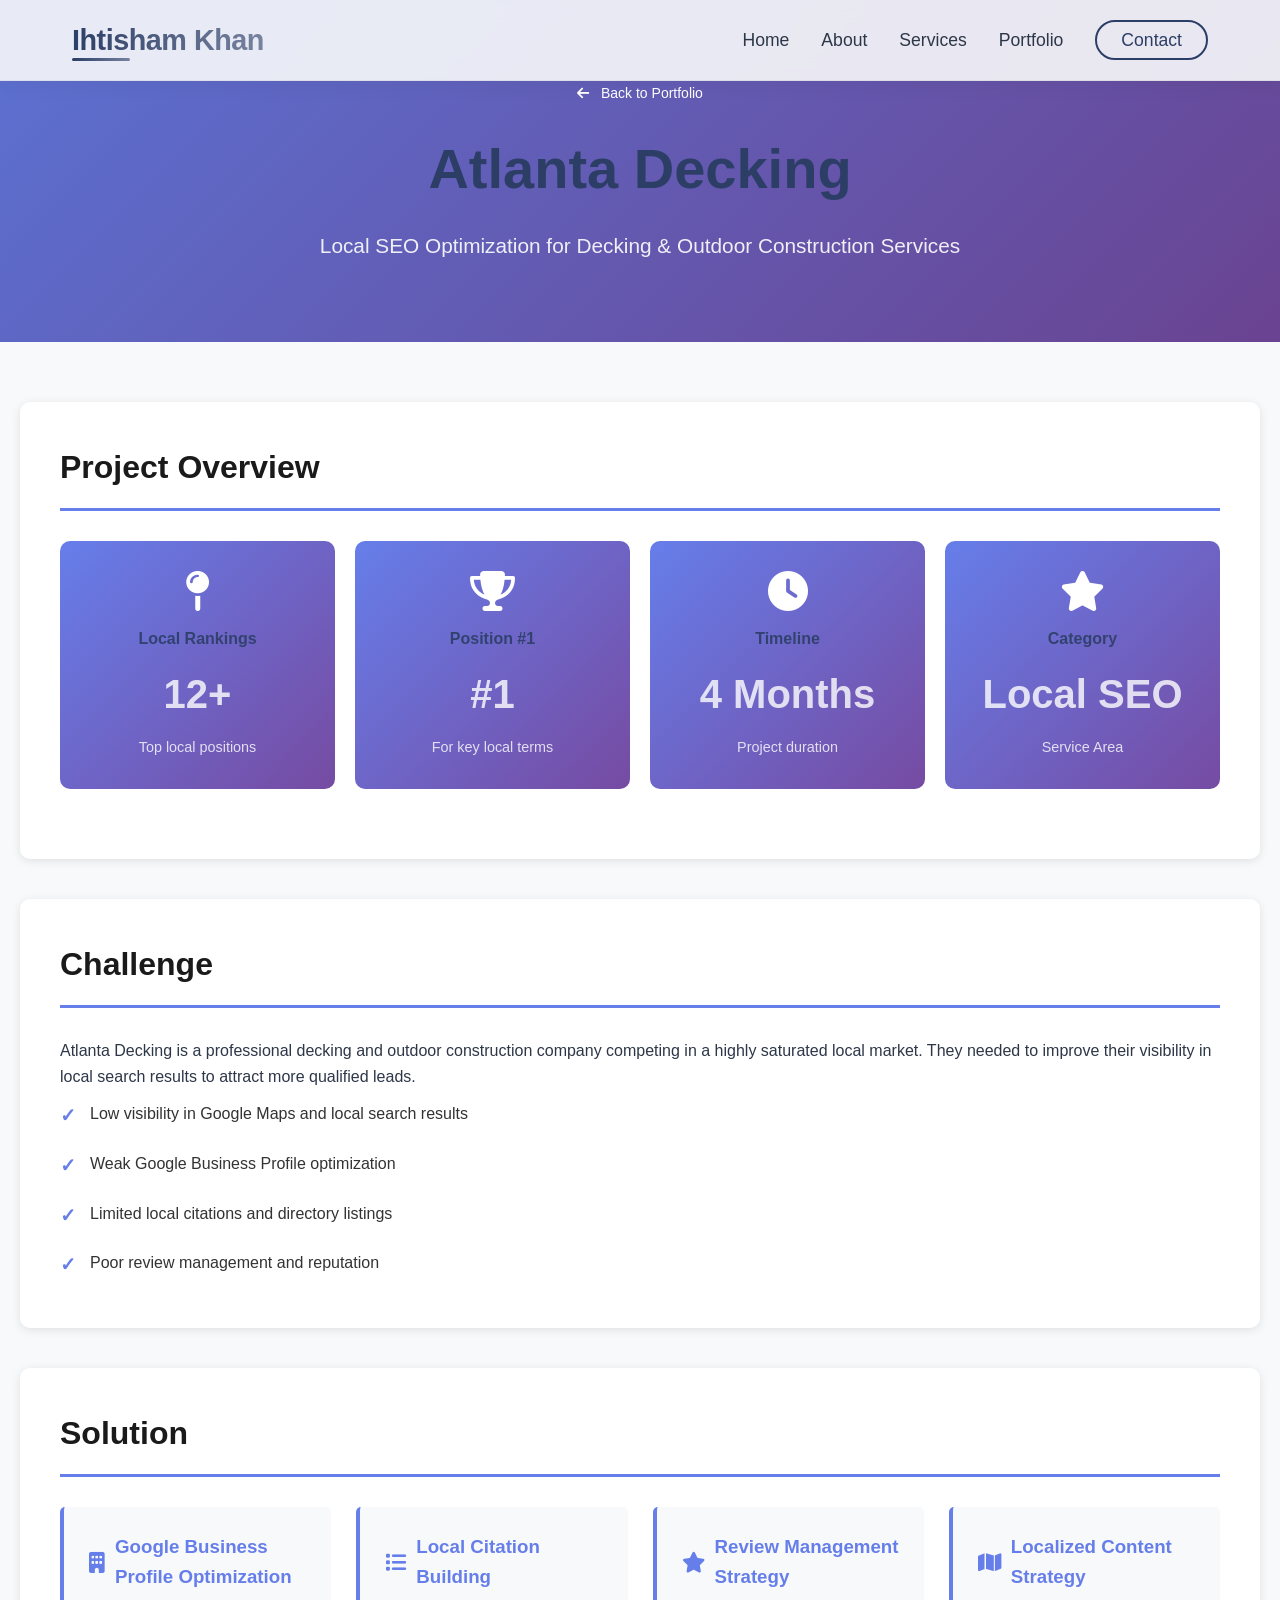
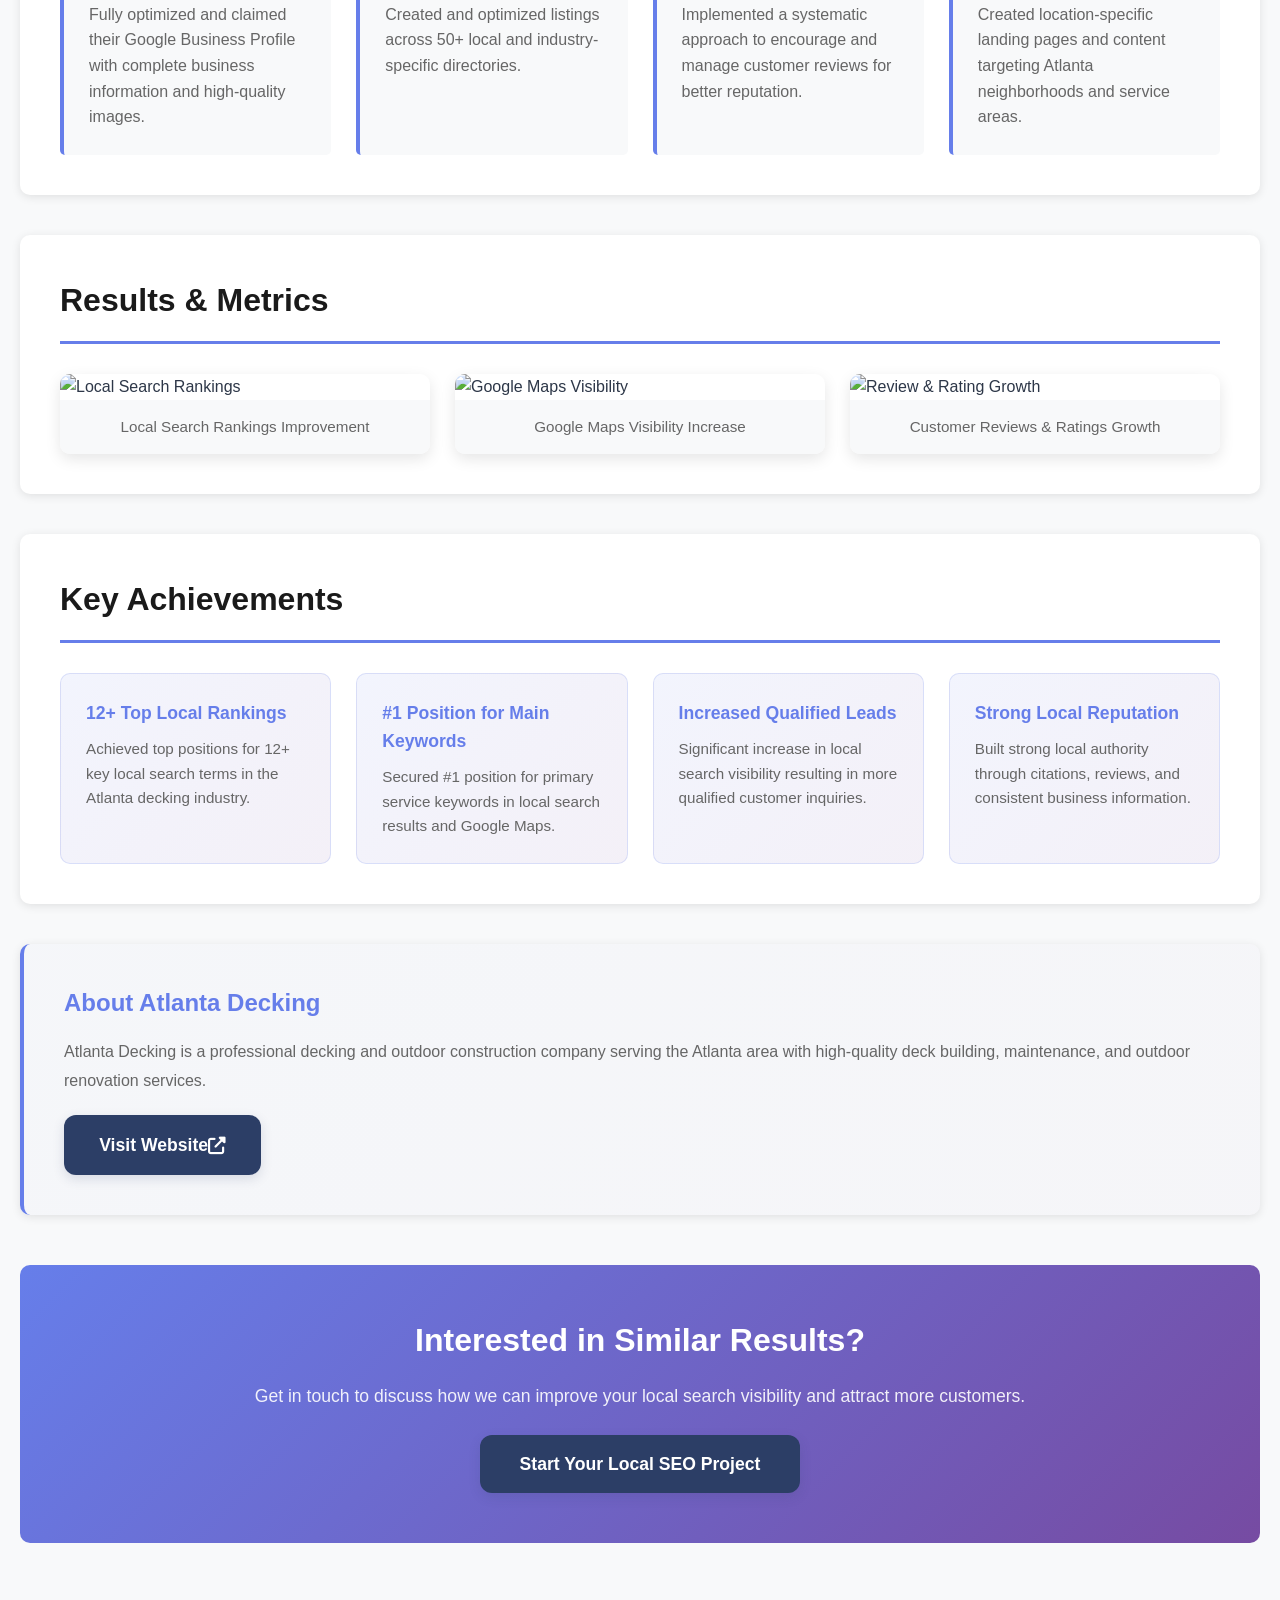
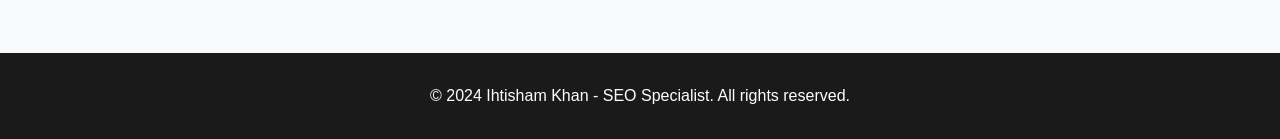
==== commit 41034b97: "updated" ====
--- a/atlanta-decking.html
+++ b/atlanta-decking.html
@@ -1,219 +1,219 @@
-<!DOCTYPE html>
-<html lang="en">
-<head>
-    <meta charset="UTF-8" />
-    <meta name="viewport" content="width=device-width, initial-scale=1.0" />
-    <title>Atlanta Decking - Case Study | Ihtisham Khan SEO</title>
-    <link rel="stylesheet" href="style.css" />
-    <link rel="stylesheet" href="responsive.css" />
-    <link rel="stylesheet" href="case-study.css" />
-    <link rel="stylesheet" href="https://cdnjs.cloudflare.com/ajax/libs/font-awesome/6.4.0/css/all.min.css" />
-    <link href="https://fonts.googleapis.com/css2?family=Poppins:wght@300;400;500;600;700&display=swap" rel="stylesheet" />
-</head>
-<body>
-    <!-- Header/Navigation Section Start -->
-    <header>
-        <nav class="navbar">
-            <div class="nav-brand">
-                <a href="index.html#home">Ihtisham Khan</a>
-            </div>
-            <ul class="nav-menu">
-                <li class="nav-item">
-                    <a href="index.html#home" class="nav-link">Home</a>
-                </li>
-                <li class="nav-item">
-                    <a href="index.html#about" class="nav-link">About</a>
-                </li>
-                <li class="nav-item">
-                    <a href="index.html#services" class="nav-link">Services</a>
-                </li>
-                <li class="nav-item">
-                    <a href="index.html#portfolio" class="nav-link">Portfolio</a>
-                </li>
-                <li class="nav-item">
-                    <a href="index.html#contact" class="nav-link">Contact</a>
-                </li>
-            </ul>
-            <div class="hamburger">
-                <span class="bar"></span>
-                <span class="bar"></span>
-                <span class="bar"></span>
-            </div>
-        </nav>
-    </header>
-    <!-- Header/Navigation Section End -->
-
-    <!-- Case Study Hero Section Start -->
-    <section class="case-study-hero">
-        <div class="container">
-            <a href="index.html#portfolio" class="back-link"><i class="fas fa-arrow-left"></i> Back to Portfolio</a>
-            <h1>Atlanta Decking</h1>
-            <p class="case-study-tagline">Local SEO Optimization for Decking & Outdoor Construction Services</p>
-        </div>
-    </section>
-    <!-- Case Study Hero Section End -->
-
-    <!-- Case Study Content Start -->
-    <section class="case-study-content">
-        <div class="container">
-            <!-- Project Overview -->
-            <div class="case-study-section">
-                <h2>Project Overview</h2>
-                <div class="overview-grid">
-                    <div class="overview-card">
-                        <i class="fas fa-map-pin"></i>
-                        <h3>Local Rankings</h3>
-                        <p class="stat">12+</p>
-                        <p>Top local positions</p>
-                    </div>
-                    <div class="overview-card">
-                        <i class="fas fa-trophy"></i>
-                        <h3>Position #1</h3>
-                        <p class="stat">#1</p>
-                        <p>For key local terms</p>
-                    </div>
-                    <div class="overview-card">
-                        <i class="fas fa-clock"></i>
-                        <h3>Timeline</h3>
-                        <p class="stat">4 Months</p>
-                        <p>Project duration</p>
-                    </div>
-                    <div class="overview-card">
-                        <i class="fas fa-star"></i>
-                        <h3>Category</h3>
-                        <p class="stat">Local SEO</p>
-                        <p>Service Area</p>
-                    </div>
-                </div>
-            </div>
-
-            <!-- Challenge Section -->
-            <div class="case-study-section">
-                <h2>Challenge</h2>
-                <p>
-                    Atlanta Decking is a professional decking and outdoor construction company competing in a highly saturated 
-                    local market. They needed to improve their visibility in local search results to attract more qualified leads.
-                </p>
-                <ul class="challenge-list">
-                    <li>Low visibility in Google Maps and local search results</li>
-                    <li>Weak Google Business Profile optimization</li>
-                    <li>Limited local citations and directory listings</li>
-                    <li>Poor review management and reputation</li>
-                </ul>
-            </div>
-
-            <!-- Solution Section -->
-            <div class="case-study-section">
-                <h2>Solution</h2>
-                <div class="solution-items">
-                    <div class="solution-item">
-                        <h3><i class="fas fa-building"></i> Google Business Profile Optimization</h3>
-                        <p>Fully optimized and claimed their Google Business Profile with complete business information and high-quality images.</p>
-                    </div>
-                    <div class="solution-item">
-                        <h3><i class="fas fa-list"></i> Local Citation Building</h3>
-                        <p>Created and optimized listings across 50+ local and industry-specific directories.</p>
-                    </div>
-                    <div class="solution-item">
-                        <h3><i class="fas fa-star"></i> Review Management Strategy</h3>
-                        <p>Implemented a systematic approach to encourage and manage customer reviews for better reputation.</p>
-                    </div>
-                    <div class="solution-item">
-                        <h3><i class="fas fa-map"></i> Localized Content Strategy</h3>
-                        <p>Created location-specific landing pages and content targeting Atlanta neighborhoods and service areas.</p>
-                    </div>
-                </div>
-            </div>
-
-            <!-- Results Section -->
-            <div class="case-study-section results-section">
-                <h2>Results & Metrics</h2>
-                <div class="results-gallery">
-                    <div class="result-image">
-                        <img src="https://placehold.co/800x500/f59e0b/ffffff?text=Local+Rankings" alt="Local Search Rankings" />
-                        <p class="image-caption">Local Search Rankings Improvement</p>
-                    </div>
-                    <div class="result-image">
-                        <img src="https://placehold.co/800x500/f59e0b/ffffff?text=Google+Maps+Visibility" alt="Google Maps Visibility" />
-                        <p class="image-caption">Google Maps Visibility Increase</p>
-                    </div>
-                    <div class="result-image">
-                        <img src="https://placehold.co/800x500/f59e0b/ffffff?text=Review+Growth" alt="Review & Rating Growth" />
-                        <p class="image-caption">Customer Reviews & Ratings Growth</p>
-                    </div>
-                </div>
-            </div>
-
-            <!-- Key Achievements -->
-            <div class="case-study-section">
-                <h2>Key Achievements</h2>
-                <div class="achievements-grid">
-                    <div class="achievement">
-                        <h3>12+ Top Local Rankings</h3>
-                        <p>Achieved top positions for 12+ key local search terms in the Atlanta decking industry.</p>
-                    </div>
-                    <div class="achievement">
-                        <h3>#1 Position for Main Keywords</h3>
-                        <p>Secured #1 position for primary service keywords in local search results and Google Maps.</p>
-                    </div>
-                    <div class="achievement">
-                        <h3>Increased Qualified Leads</h3>
-                        <p>Significant increase in local search visibility resulting in more qualified customer inquiries.</p>
-                    </div>
-                    <div class="achievement">
-                        <h3>Strong Local Reputation</h3>
-                        <p>Built strong local authority through citations, reviews, and consistent business information.</p>
-                    </div>
-                </div>
-            </div>
-
-            <!-- Client Info -->
-            <div class="case-study-section client-section">
-                <div class="client-info">
-                    <h3>About Atlanta Decking</h3>
-                    <p>
-                        Atlanta Decking is a professional decking and outdoor construction company serving the Atlanta area 
-                        with high-quality deck building, maintenance, and outdoor renovation services.
-                    </p>
-                    <a href="https://atlantadecking.com/" target="_blank" class="btn btn-primary">
-                        Visit Website <i class="fas fa-external-link-alt"></i>
-                    </a>
-                </div>
-            </div>
-
-            <!-- CTA Section -->
-            <div class="case-study-cta">
-                <h2>Interested in Similar Results?</h2>
-                <p>Get in touch to discuss how we can improve your local search visibility and attract more customers.</p>
-                <a href="index.html#contact" class="btn btn-primary btn-large">Start Your Local SEO Project</a>
-            </div>
-        </div>
-    </section>
-    <!-- Case Study Content End -->
-
-    <!-- Footer -->
-    <footer>
-        <div class="container">
-            <p>&copy; 2024 Ihtisham Khan - SEO Specialist. All rights reserved.</p>
-        </div>
-    </footer>
-
-    <script>
-        // Navigation Menu Toggle
-        const hamburger = document.querySelector(".hamburger");
-        const navMenu = document.querySelector(".nav-menu");
-
-        hamburger.addEventListener("click", () => {
-            hamburger.classList.toggle("active");
-            navMenu.classList.toggle("active");
-        });
-
-        document.querySelectorAll(".nav-link").forEach((n) =>
-            n.addEventListener("click", () => {
-                hamburger.classList.remove("active");
-                navMenu.classList.remove("active");
-            })
-        );
-    </script>
-</body>
-</html>
+<!DOCTYPE html>
+<html lang="en">
+<head>
+    <meta charset="UTF-8" />
+    <meta name="viewport" content="width=device-width, initial-scale=1.0" />
+    <title>Atlanta Decking - Case Study | Ihtisham Khan SEO</title>
+    <link rel="stylesheet" href="style.css" />
+    <link rel="stylesheet" href="responsive.css" />
+    <link rel="stylesheet" href="case-study.css" />
+    <link rel="stylesheet" href="https://cdnjs.cloudflare.com/ajax/libs/font-awesome/6.4.0/css/all.min.css" />
+    <link href="https://fonts.googleapis.com/css2?family=Poppins:wght@300;400;500;600;700&display=swap" rel="stylesheet" />
+</head>
+<body>
+    <!-- Header/Navigation Section Start -->
+    <header>
+        <nav class="navbar">
+            <div class="nav-brand">
+                <a href="index.html#home">Ihtisham Khan</a>
+            </div>
+            <ul class="nav-menu">
+                <li class="nav-item">
+                    <a href="index.html#home" class="nav-link">Home</a>
+                </li>
+                <li class="nav-item">
+                    <a href="index.html#about" class="nav-link">About</a>
+                </li>
+                <li class="nav-item">
+                    <a href="index.html#services" class="nav-link">Services</a>
+                </li>
+                <li class="nav-item">
+                    <a href="index.html#portfolio" class="nav-link">Portfolio</a>
+                </li>
+                <li class="nav-item">
+                    <a href="index.html#contact" class="nav-link">Contact</a>
+                </li>
+            </ul>
+            <div class="hamburger">
+                <span class="bar"></span>
+                <span class="bar"></span>
+                <span class="bar"></span>
+            </div>
+        </nav>
+    </header>
+    <!-- Header/Navigation Section End -->
+
+    <!-- Case Study Hero Section Start -->
+    <section class="case-study-hero">
+        <div class="container">
+            <a href="index.html#portfolio" class="back-link"><i class="fas fa-arrow-left"></i> Back to Portfolio</a>
+            <h1>Atlanta Decking</h1>
+            <p class="case-study-tagline">Local SEO Optimization for Decking & Outdoor Construction Services</p>
+        </div>
+    </section>
+    <!-- Case Study Hero Section End -->
+
+    <!-- Case Study Content Start -->
+    <section class="case-study-content">
+        <div class="container">
+            <!-- Project Overview -->
+            <div class="case-study-section">
+                <h2>Project Overview</h2>
+                <div class="overview-grid">
+                    <div class="overview-card">
+                        <i class="fas fa-map-pin"></i>
+                        <h3>Local Rankings</h3>
+                        <p class="stat">12+</p>
+                        <p>Top local positions</p>
+                    </div>
+                    <div class="overview-card">
+                        <i class="fas fa-trophy"></i>
+                        <h3>Position #1</h3>
+                        <p class="stat">#1</p>
+                        <p>For key local terms</p>
+                    </div>
+                    <div class="overview-card">
+                        <i class="fas fa-clock"></i>
+                        <h3>Timeline</h3>
+                        <p class="stat">4 Months</p>
+                        <p>Project duration</p>
+                    </div>
+                    <div class="overview-card">
+                        <i class="fas fa-star"></i>
+                        <h3>Category</h3>
+                        <p class="stat">Local SEO</p>
+                        <p>Service Area</p>
+                    </div>
+                </div>
+            </div>
+
+            <!-- Challenge Section -->
+            <div class="case-study-section">
+                <h2>Challenge</h2>
+                <p>
+                    Atlanta Decking is a professional decking and outdoor construction company competing in a highly saturated 
+                    local market. They needed to improve their visibility in local search results to attract more qualified leads.
+                </p>
+                <ul class="challenge-list">
+                    <li>Low visibility in Google Maps and local search results</li>
+                    <li>Weak Google Business Profile optimization</li>
+                    <li>Limited local citations and directory listings</li>
+                    <li>Poor review management and reputation</li>
+                </ul>
+            </div>
+
+            <!-- Solution Section -->
+            <div class="case-study-section">
+                <h2>Solution</h2>
+                <div class="solution-items">
+                    <div class="solution-item">
+                        <h3><i class="fas fa-building"></i> Google Business Profile Optimization</h3>
+                        <p>Fully optimized and claimed their Google Business Profile with complete business information and high-quality images.</p>
+                    </div>
+                    <div class="solution-item">
+                        <h3><i class="fas fa-list"></i> Local Citation Building</h3>
+                        <p>Created and optimized listings across 50+ local and industry-specific directories.</p>
+                    </div>
+                    <div class="solution-item">
+                        <h3><i class="fas fa-star"></i> Review Management Strategy</h3>
+                        <p>Implemented a systematic approach to encourage and manage customer reviews for better reputation.</p>
+                    </div>
+                    <div class="solution-item">
+                        <h3><i class="fas fa-map"></i> Localized Content Strategy</h3>
+                        <p>Created location-specific landing pages and content targeting Atlanta neighborhoods and service areas.</p>
+                    </div>
+                </div>
+            </div>
+
+            <!-- Results Section -->
+            <div class="case-study-section results-section">
+                <h2>Results & Metrics</h2>
+                <div class="results-gallery">
+                    <div class="result-image">
+                        <img src="https://placehold.co/800x500/f59e0b/ffffff?text=Local+Rankings" alt="Local Search Rankings" />
+                        <p class="image-caption">Local Search Rankings Improvement</p>
+                    </div>
+                    <div class="result-image">
+                        <img src="https://placehold.co/800x500/f59e0b/ffffff?text=Google+Maps+Visibility" alt="Google Maps Visibility" />
+                        <p class="image-caption">Google Maps Visibility Increase</p>
+                    </div>
+                    <div class="result-image">
+                        <img src="https://placehold.co/800x500/f59e0b/ffffff?text=Review+Growth" alt="Review & Rating Growth" />
+                        <p class="image-caption">Customer Reviews & Ratings Growth</p>
+                    </div>
+                </div>
+            </div>
+
+            <!-- Key Achievements -->
+            <div class="case-study-section">
+                <h2>Key Achievements</h2>
+                <div class="achievements-grid">
+                    <div class="achievement">
+                        <h3>12+ Top Local Rankings</h3>
+                        <p>Achieved top positions for 12+ key local search terms in the Atlanta decking industry.</p>
+                    </div>
+                    <div class="achievement">
+                        <h3>#1 Position for Main Keywords</h3>
+                        <p>Secured #1 position for primary service keywords in local search results and Google Maps.</p>
+                    </div>
+                    <div class="achievement">
+                        <h3>Increased Qualified Leads</h3>
+                        <p>Significant increase in local search visibility resulting in more qualified customer inquiries.</p>
+                    </div>
+                    <div class="achievement">
+                        <h3>Strong Local Reputation</h3>
+                        <p>Built strong local authority through citations, reviews, and consistent business information.</p>
+                    </div>
+                </div>
+            </div>
+
+            <!-- Client Info -->
+            <div class="case-study-section client-section">
+                <div class="client-info">
+                    <h3>About Atlanta Decking</h3>
+                    <p>
+                        Atlanta Decking is a professional decking and outdoor construction company serving the Atlanta area 
+                        with high-quality deck building, maintenance, and outdoor renovation services.
+                    </p>
+                    <a href="https://atlantadecking.com/" target="_blank" class="btn btn-primary">
+                        Visit Website <i class="fas fa-external-link-alt"></i>
+                    </a>
+                </div>
+            </div>
+
+            <!-- CTA Section -->
+            <div class="case-study-cta">
+                <h2>Interested in Similar Results?</h2>
+                <p>Get in touch to discuss how we can improve your local search visibility and attract more customers.</p>
+                <a href="index.html#contact" class="btn btn-primary btn-large">Start Your Local SEO Project</a>
+            </div>
+        </div>
+    </section>
+    <!-- Case Study Content End -->
+
+    <!-- Footer -->
+    <footer>
+        <div class="container">
+            <p>&copy; 2024 Ihtisham Khan - SEO Specialist. All rights reserved.</p>
+        </div>
+    </footer>
+
+    <script>
+        // Navigation Menu Toggle
+        const hamburger = document.querySelector(".hamburger");
+        const navMenu = document.querySelector(".nav-menu");
+
+        hamburger.addEventListener("click", () => {
+            hamburger.classList.toggle("active");
+            navMenu.classList.toggle("active");
+        });
+
+        document.querySelectorAll(".nav-link").forEach((n) =>
+            n.addEventListener("click", () => {
+                hamburger.classList.remove("active");
+                navMenu.classList.remove("active");
+            })
+        );
+    </script>
+</body>
+</html>
--- a/style.css
+++ b/style.css
@@ -5,24 +5,27 @@
 }
 
 :root {
-  --primary-color: #4f46e5;
-  --primary-glow: #818cf8;
-  --secondary-color: #10b981;
-  --accent-color: #f43f5e;
-  --dark-bg: #0f172a;
-  --darker-bg: #020617;
-  --text-light: #f1f5f9;
-  --text-muted: #94a3b8;
+  --primary-color: #2C3E66; /* Muted Navy Blue */
+  --primary-glow: rgba(44, 62, 102, 0.6);
+  --secondary-color: #8CA88C; /* Sage Green */
+  --accent-color: #F2A07E; /* Soft Coral */
+  --bg-color: #F8F9FA; /* Soft off-white */
+  --alt-bg: #FFFFFF;
+  --footer-bg: #EAECEF;
+  --text-main: #2D3748;
+  --text-muted: #718096;
   --nav-height: 80px;
+  --card-bg: #FFFFFF;
 }
 
 body {
-  font-family: "Poppins", sans-serif;
-  background-color: var(--darker-bg);
-  color: var(--text-light);
+  font-family: "Inter", sans-serif;
+  background-color: var(--bg-color);
+  color: var(--text-main);
   min-height: 100vh;
   display: flex;
   flex-direction: column;
+  line-height: 1.6;
 }
 
 h1,
@@ -31,8 +34,9 @@
 h4,
 h5,
 h6 {
-  font-family: "Roboto", sans-serif;
+  font-family: "Inter", sans-serif;
   font-weight: 700;
+  color: var(--primary-color);
 }
 
 /* Header/Navigation Styles */
@@ -42,10 +46,11 @@
   left: 0;
   width: 100%;
   z-index: 1000;
-  background: rgba(15, 23, 42, 0.95);
+  background: rgba(248, 249, 250, 0.9);
   backdrop-filter: blur(10px);
-  box-shadow: 0 4px 20px rgba(0, 0, 0, 0.25);
-  border-bottom: 1px solid rgba(255, 255, 255, 0.08);
+  box-shadow: 0 4px 20px rgba(0, 0, 0, 0.05);
+  border-bottom: 1px solid rgba(0, 0, 0, 0.05);
+  transition: all 0.3s ease;
 }
 
 .navbar {
@@ -59,10 +64,10 @@
 }
 
 .nav-brand a {
-  font-family: "Roboto", sans-serif;
+  font-family: "Inter", sans-serif;
   font-size: 1.8rem;
   font-weight: 900;
-  color: var(--text-light);
+  color: var(--primary-color);
   text-decoration: none;
   background: linear-gradient(90deg, var(--primary-color), var(--primary-glow));
   -webkit-background-clip: text;
@@ -99,7 +104,7 @@
 }
 
 .nav-link {
-  color: var(--text-light);
+  color: var(--text-main);
   text-decoration: none;
   font-weight: 500;
   transition: all 0.3s ease;
@@ -133,17 +138,19 @@
 }
 
 .nav-item:last-child .nav-link {
-  background: linear-gradient(90deg, var(--primary-color), var(--primary-glow));
-  color: white;
+  background: transparent;
+  color: var(--primary-color);
   padding: 0.5rem 1.5rem;
   border-radius: 50px;
-  box-shadow: 0 4px 15px rgba(79, 70, 229, 0.4);
+  border: 2px solid var(--primary-color);
   transition: all 0.3s ease;
 }
 
 .nav-item:last-child .nav-link:hover {
+  background: var(--primary-color);
+  color: white;
   transform: translateY(-2px);
-  box-shadow: 0 6px 20px rgba(79, 70, 229, 0.6);
+  box-shadow: 0 4px 12px rgba(44, 62, 102, 0.15);
 }
 
 .nav-item:last-child .nav-link::before {
@@ -166,17 +173,17 @@
   border-radius: 3px;
 }
 /* Hero Section Styles Start */
-.hero {
+.modern-hero {
   min-height: 100vh;
   display: flex;
   align-items: center;
-  padding: calc(var(--nav-height) + 2rem) 2rem 2rem;
-  background: linear-gradient(to bottom, var(--darker-bg), var(--dark-bg));
+  padding: calc(var(--nav-height) + 4rem) 2rem 4rem;
+  background: var(--bg-color);
   position: relative;
   overflow: hidden;
 }
 
-.hero::before {
+.modern-hero::before {
   content: "";
   position: absolute;
   top: 0;
@@ -185,81 +192,54 @@
   height: 100%;
   background: radial-gradient(
       circle at 20% 30%,
-      rgba(79, 70, 229, 0.15) 0%,
+      rgba(140, 168, 140, 0.15) 0%,
       transparent 50%
     ),
     radial-gradient(
       circle at 80% 70%,
-      rgba(16, 185, 129, 0.1) 0%,
+      rgba(242, 160, 126, 0.1) 0%,
       transparent 50%
     );
+  filter: blur(40px);
   z-index: 0;
 }
 
-.hero-content {
-  flex: 1;
-  padding-right: 2rem;
+.hero-container {
+  display: grid;
+  grid-template-columns: 1fr 1fr;
+  gap: 4rem;
+  align-items: center;
+  max-width: 1200px;
+  margin: 0 auto;
   position: relative;
   z-index: 2;
 }
 
-.hero-content h1 {
-  font-size: 3rem;
+.hero-badge {
+  display: inline-block;
+  padding: 0.5rem 1rem;
+  background: rgba(140, 168, 140, 0.15);
+  color: var(--secondary-color);
+  border-radius: 50px;
+  font-weight: 600;
+  font-size: 0.9rem;
   margin-bottom: 1.5rem;
+}
+
+.modern-hero h1 {
+  font-size: 3.5rem;
   line-height: 1.2;
-  background: linear-gradient(90deg, var(--text-light), var(--primary-glow));
-  -webkit-background-clip: text;
-  background-clip: text;
-  -webkit-text-fill-color: transparent;
-  position: relative;
-  padding-bottom: 1rem;
-}
-
-.hero-content h1::after {
-  content: "";
-  position: absolute;
-  bottom: 0;
-  left: 0;
-  width: 100px;
-  height: 4px;
-  background: linear-gradient(
-    90deg,
-    var(--primary-color),
-    var(--secondary-color)
-  );
-  border-radius: 2px;
-}
-
-.hero-content h1 span {
-  background: linear-gradient(
-    90deg,
-    var(--primary-color),
-    var(--secondary-color)
-  );
-  -webkit-background-clip: text;
-  background-clip: text;
-  -webkit-text-fill-color: transparent;
-  position: relative;
-  display: inline-block;
-}
-
-.hero-content h1 span::after {
-  content: "";
-  position: absolute;
-  bottom: -5px;
-  left: 0;
-  width: 100%;
-  height: 3px;
-  background: linear-gradient(
-    90deg,
-    var(--primary-color),
-    var(--secondary-color)
-  );
-  border-radius: 3px;
-}
-
-.hero-content p {
-  font-size: 1.3rem;
+  color: var(--primary-color);
+  margin-bottom: 1.5rem;
+  letter-spacing: -1px;
+}
+
+.modern-hero h1 span {
+  color: var(--secondary-color);
+}
+
+.modern-hero p {
+  font-size: 1.2rem;
   color: var(--text-muted);
   margin-bottom: 2.5rem;
   max-width: 90%;
@@ -269,14 +249,109 @@
 .hero-buttons {
   display: flex;
   gap: 1.5rem;
-  flex-wrap: wrap;
+  margin-bottom: 3rem;
+}
+
+.hero-social-proof {
+  display: flex;
+  align-items: center;
+  gap: 1rem;
+}
+
+.proof-avatars {
+  display: flex;
+}
+
+.proof-avatars img {
+  width: 40px;
+  height: 40px;
+  border-radius: 50%;
+  border: 2px solid white;
+  margin-left: -10px;
+}
+
+.proof-avatars img:first-child {
+  margin-left: 0;
+}
+
+.hero-social-proof span {
+  font-size: 0.9rem;
+  color: var(--text-muted);
+  font-weight: 500;
+}
+
+.hero-image-wrapper {
+  position: relative;
+  display: flex;
+  justify-content: center;
+}
+
+.hero-image-arched {
+  width: 80%;
+  max-width: 400px;
+  border-radius: 200px 200px 20px 20px;
+  overflow: hidden;
+  box-shadow: 0 20px 40px rgba(0, 0, 0, 0.08);
+  position: relative;
+}
+
+.hero-image-arched img {
+  width: 100%;
+  height: auto;
+  display: block;
+}
+
+.hero-floating-card {
+  position: absolute;
+  bottom: 2rem;
+  left: -2rem;
+  background: rgba(255, 255, 255, 0.9);
+  backdrop-filter: blur(10px);
+  padding: 1.5rem;
+  border-radius: 16px;
+  display: flex;
+  align-items: center;
+  gap: 1rem;
+  box-shadow: 0 10px 30px rgba(0, 0, 0, 0.1);
+  border: 1px solid rgba(255, 255, 255, 0.5);
+  animation: float 6s ease-in-out infinite;
+}
+
+.hero-floating-card .card-icon {
+  width: 50px;
+  height: 50px;
+  background: var(--bg-color);
+  color: var(--primary-color);
+  border-radius: 50%;
+  display: flex;
+  align-items: center;
+  justify-content: center;
+  font-size: 1.5rem;
+}
+
+.hero-floating-card h4 {
+  font-size: 1.5rem;
+  color: var(--primary-color);
+  margin: 0;
+}
+
+.hero-floating-card p {
+  margin: 0;
+  font-size: 0.9rem;
+  color: var(--text-muted);
+}
+
+@keyframes float {
+  0% { transform: translateY(0px); }
+  50% { transform: translateY(-15px); }
+  100% { transform: translateY(0px); }
 }
 
 .btn {
   display: inline-flex;
   align-items: center;
   padding: 1rem 2.2rem;
-  border-radius: 50px;
+  border-radius: 12px;
   text-decoration: none;
   font-weight: 600;
   transition: all 0.3s ease;
@@ -288,103 +363,39 @@
   z-index: 1;
 }
 
-.btn::before {
-  content: "";
-  position: absolute;
-  top: 0;
-  left: 0;
-  width: 100%;
-  height: 100%;
-  background: linear-gradient(90deg, var(--primary-color), var(--primary-glow));
-  z-index: -1;
-  transition: transform 0.5s ease;
-}
-
-.btn-primary::before {
-  transform: scaleX(1);
-}
-
-.btn-secondary::before {
-  transform: scaleX(0);
-  background: linear-gradient(90deg, var(--primary-color), var(--primary-glow));
-}
-
 .btn-primary {
+  background-color: var(--primary-color);
   color: white;
-  box-shadow: 0 10px 25px rgba(79, 70, 229, 0.35);
+  box-shadow: 0 4px 12px rgba(44, 62, 102, 0.15);
 }
 
 .btn-secondary {
-  color: var(--text-light);
+  color: var(--text-main);
   border: 2px solid var(--primary-color);
   background: transparent;
 }
 
 .btn-primary:hover {
-  transform: translateY(-5px);
-  box-shadow: 0 15px 35px rgba(79, 70, 229, 0.5);
+  transform: translateY(-3px);
+  background-color: var(--primary-glow);
+  box-shadow: 0 8px 20px rgba(44, 62, 102, 0.25);
+  color: white;
 }
 
 .btn-secondary:hover {
+  background-color: var(--primary-color);
   color: white;
-}
-
-.btn-secondary:hover::before {
-  transform: scaleX(1);
-}
-
-.btn:hover::before {
-  transform: scaleX(1.05);
-}
-
-.hero-image {
-  flex: 1;
-  text-align: center;
-  position: relative;
-  z-index: 2;
-}
-
-.hero-image img {
-  max-width: 100%;
-  height: auto;
-  max-height: 60vh;
-  border-radius: 20px;
-  box-shadow: 0 25px 50px rgba(0, 0, 0, 0.5);
-  animation: float 6s ease-in-out infinite;
-  transform-style: preserve-3d;
-  transition: transform 0.5s ease;
-  transform: scaleX(-1); /* This mirrors the image */
-}
-
-.hero-image img:hover {
-  transform: scaleX(-1) translateY(-10px) rotate3d(1, 1, 1, 5deg);
-  /* Keep the scaleX(-1) to maintain the mirror effect during hover */
-}
-
-@keyframes float {
-  0% {
-    transform: scaleX(-1) translateY(0px) rotate3d(1, 1, 1, 0deg);
-    box-shadow: 0 25px 50px rgba(79, 70, 229, 0.2);
-  }
-  50% {
-    transform: scaleX(-1) translateY(-20px) rotate3d(1, 1, 1, 5deg);
-    box-shadow: 0 35px 60px rgba(79, 70, 229, 0.4);
-  }
-  100% {
-    transform: scaleX(-1) translateY(0px) rotate3d(1, 1, 1, 0deg);
-    box-shadow: 0 25px 50px rgba(79, 70, 229, 0.2);
-  }
+  transform: translateY(-3px);
 }
 
 /* About Section Styles */
-.about {
-  padding: 6rem 0;
-  background: linear-gradient(to bottom, var(--darker-bg), var(--dark-bg));
-  position: relative;
-  overflow: hidden;
-}
-
-.about::before {
+.modern-about {
+  padding: 8rem 0;
+  background: var(--bg-color);
+  position: relative;
+}
+
+.modern-about::before {
   content: "";
   position: absolute;
   top: 0;
@@ -393,12 +404,134 @@
   height: 100%;
   background: radial-gradient(
       circle at 10% 20%,
-      rgba(79, 70, 229, 0.1) 0%,
+      rgba(44, 62, 102, 0.05) 0%,
       transparent 50%
     ),
     radial-gradient(
       circle at 90% 80%,
-      rgba(16, 185, 129, 0.08) 0%,
+      rgba(140, 168, 140, 0.05) 0%,
+      transparent 50%
+    );
+  z-index: 0;
+}
+
+.bento-grid {
+  display: grid;
+  grid-template-columns: repeat(4, 1fr);
+  grid-auto-rows: minmax(150px, auto);
+  gap: 1.5rem;
+  max-width: 1200px;
+  margin: 0 auto;
+  position: relative;
+  z-index: 2;
+}
+
+.bento-item {
+  background: var(--card-bg);
+  border-radius: 24px;
+  padding: 2.5rem;
+  box-shadow: 0 4px 20px rgba(0, 0, 0, 0.03);
+  border: 1px solid rgba(0, 0, 0, 0.03);
+  transition: transform 0.3s ease, box-shadow 0.3s ease;
+}
+
+.bento-item:hover {
+  transform: translateY(-5px);
+  box-shadow: 0 10px 30px rgba(0, 0, 0, 0.06);
+}
+
+.main-bio {
+  grid-column: span 2;
+  grid-row: span 2;
+}
+
+.main-bio h3 {
+  font-size: 2rem;
+  color: var(--primary-color);
+  margin-bottom: 1.5rem;
+}
+
+.main-bio p {
+  color: var(--text-muted);
+  font-size: 1.1rem;
+  margin-bottom: 1.5rem;
+}
+
+.stats-bento {
+  grid-column: span 2;
+  display: grid;
+  grid-template-columns: 1fr 1fr;
+  gap: 1.5rem;
+  padding: 1.5rem;
+}
+
+.stats-bento .stat-item {
+  text-align: center;
+  background: var(--bg-color);
+  border-radius: 16px;
+  padding: 1.5rem;
+}
+
+.stats-bento .stat-number {
+  font-size: 2.5rem;
+  color: var(--primary-color);
+  font-weight: 700;
+}
+
+.stats-bento .stat-label {
+  font-size: 0.9rem;
+  color: var(--text-muted);
+}
+
+.expertise-bento {
+  grid-column: span 1;
+  display: flex;
+  flex-direction: column;
+  justify-content: center;
+}
+
+.expertise-bento h4 {
+  font-size: 1.2rem;
+  color: var(--primary-color);
+  margin-bottom: 1rem;
+  display: flex;
+  align-items: center;
+  gap: 0.8rem;
+}
+
+.expertise-bento h4 i {
+  color: var(--secondary-color);
+  font-size: 1.5rem;
+}
+
+.expertise-bento p {
+  color: var(--text-muted);
+  font-size: 0.95rem;
+}
+/* About Section End */
+
+/* Services Section Styles Start */
+.services {
+  padding: 8rem 0;
+  background: var(--bg-color);
+  position: relative;
+}
+
+.services::before {
+  content: "";
+  position: absolute;
+  top: 0;
+  left: 0;
+  width: 100%;
+  height: 100%;
+  background: radial-gradient(
+      circle at 20% 30%,
+      rgba(44, 62, 102, 0.05) 0%,
+      transparent 50%
+    ),
+    radial-gradient(
+      circle at 80% 70%,
+      rgba(140, 168, 140, 0.05) 0%,
       transparent 50%
     );
   z-index: 0;
@@ -408,6 +541,138 @@
   text-align: center;
   font-size: 2.8rem;
   margin-bottom: 4rem;
+  color: var(--primary-color);
+  position: relative;
+  z-index: 2;
+}
+
+.section-title::after {
+  content: "";
+  position: absolute;
+  bottom: -15px;
+  left: 50%;
+  transform: translateX(-50%);
+  width: 80px;
+  height: 4px;
+  background: var(--secondary-color);
+  border-radius: 2px;
+}
+
+.modern-services-grid {
+  display: grid;
+  grid-template-columns: repeat(2, 1fr);
+  gap: 2rem;
+  position: relative;
+  z-index: 2;
+  max-width: 1000px;
+  margin: 0 auto;
+}
+
+.service-card {
+  background: var(--card-bg);
+  border-radius: 20px;
+  padding: 3rem 2rem;
+  text-align: center;
+  transition: all 0.4s ease;
+  position: relative;
+  overflow: hidden;
+  border: 1px solid rgba(0, 0, 0, 0.05);
+  box-shadow: 0 4px 15px rgba(0, 0, 0, 0.03);
+}
+
+.service-card:hover {
+  transform: translateY(-5px);
+  box-shadow: 0 10px 30px rgba(0, 0, 0, 0.06);
+  border-color: rgba(44, 62, 102, 0.1);
+}
+
+.service-icon {
+  width: 70px;
+  height: 70px;
+  margin: 0 auto 1.5rem;
+  display: flex;
+  align-items: center;
+  justify-content: center;
+  background: rgba(44, 62, 102, 0.05);
+  color: var(--primary-color);
+  border-radius: 50%;
+  font-size: 1.8rem;
+  transition: all 0.4s ease;
+}
+
+.service-card:hover .service-icon {
+  background: var(--primary-color);
+  color: white;
+  transform: scale(1.1);
+}
+
+.service-card h3 {
+  font-size: 1.5rem;
+  margin-bottom: 1rem;
+  color: var(--primary-color);
+}
+
+.service-card p {
+  color: var(--text-muted);
+  line-height: 1.6;
+  margin-bottom: 2rem;
+}
+
+.service-tags {
+  display: flex;
+  flex-wrap: wrap;
+  gap: 0.5rem;
+  justify-content: center;
+}
+
+.service-tags span {
+  background: var(--bg-color);
+  color: var(--primary-color);
+  padding: 0.4rem 1rem;
+  border-radius: 50px;
+  font-size: 0.85rem;
+  font-weight: 500;
+  border: 1px solid rgba(0, 0, 0, 0.05);
+}
+
+.service-card:hover .service-tags span {
+  background: rgba(44, 62, 102, 0.05);
+}
+/* Services Section Styles End */
+
+
+/* Portfolio Section Styles Start */
+.portfolio {
+  padding: 6rem 0;
+  background: var(--bg-color);
+  position: relative;
+  overflow: hidden;
+}
+
+.portfolio::before {
+  content: "";
+  position: absolute;
+  top: 0;
+  left: 0;
+  width: 100%;
+  height: 100%;
+  background: radial-gradient(
+      circle at 20% 30%,
+      rgba(44, 62, 102, 0.05) 0%,
+      transparent 50%
+    ),
+    radial-gradient(
+      circle at 80% 70%,
+      rgba(140, 168, 140, 0.05) 0%,
+      transparent 50%
+    );
+  z-index: 0;
+}
+
+.section-title {
+  text-align: center;
+  font-size: 2.8rem;
+  margin-bottom: 3rem;
   color: var(--text-light);
   position: relative;
   z-index: 2;
@@ -429,570 +694,6 @@
   border-radius: 2px;
 }
 
-.about-content {
-  display: flex;
-  gap: 4rem;
-  position: relative;
-  z-index: 2;
-}
-
-.about-intro {
-  flex: 1;
-  width: 90%;
-  transform: translateX(15px);
-  display: flex;
-  flex-direction: column;
-  justify-content: center;
-}
-
-.about-intro h3 {
-  font-size: 2.2rem;
-  margin-bottom: 1.5rem;
-  background: linear-gradient(90deg, var(--text-light), var(--primary-glow));
-  -webkit-background-clip: text;
-  background-clip: text;
-  -webkit-text-fill-color: transparent;
-}
-
-.about-intro > p {
-  margin-bottom: 2rem;
-  color: var(--text-muted);
-  font-size: 1.1rem;
-  line-height: 1.7;
-}
-
-.btn {
-  display: inline-flex;
-  align-items: center;
-  padding: 1rem 2.2rem;
-  border-radius: 50px;
-  text-decoration: none;
-  font-weight: 600;
-  transition: all 0.3s ease;
-  border: none;
-  cursor: pointer;
-  font-size: 1.1rem;
-  position: relative;
-  overflow: hidden;
-  z-index: 1;
-  width: fit-content;
-}
-
-.btn::before {
-  content: "";
-  position: absolute;
-  top: 0;
-  left: 0;
-  width: 100%;
-  height: 100%;
-  background: linear-gradient(90deg, var(--primary-color), var(--primary-glow));
-  z-index: -1;
-}
-
-.btn-primary {
-  color: white;
-  box-shadow: 0 10px 25px rgba(79, 70, 229, 0.35);
-}
-
-.btn-primary:hover {
-  transform: translateY(-5px);
-  box-shadow: 0 15px 35px rgba(79, 70, 229, 0.5);
-}
-
-.btn i {
-  margin-left: 0.5rem;
-  transition: transform 0.3s ease;
-}
-
-.btn:hover i {
-  transform: translateX(5px);
-}
-
-.about-details {
-  flex: 1;
-  display: flex;
-  flex-direction: column;
-}
-
-.skills {
-  margin-bottom: 3rem;
-}
-
-.skill {
-  margin-bottom: 1.8rem;
-}
-
-.skill-header {
-  display: flex;
-  justify-content: space-between;
-  align-items: center;
-  width: 90%;
-  margin-bottom: 0.8rem;
-}
-
-.skill h4 {
-  font-size: 1.1rem;
-  color: var(--text-light);
-  font-weight: 600;
-}
-
-.skill-percentage {
-  color: var(--primary-glow);
-  font-weight: 600;
-  font-size: 0.9rem;
-}
-
-.progress-bar {
-  width: 90%;
-  height: 10px;
-  background: rgba(255, 255, 255, 0.1);
-  border-radius: 10px;
-  overflow: hidden;
-  position: relative;
-}
-
-.progress {
-  height: 100%;
-  border-radius: 10px;
-  background: linear-gradient(
-    90deg,
-    var(--primary-color),
-    var(--secondary-color)
-  );
-  position: relative;
-  width: 0;
-  transition: width 1.5s ease-in-out;
-}
-
-.progress::after {
-  content: "";
-  position: absolute;
-  top: 0;
-  right: 0;
-  width: 10px;
-  height: 100%;
-  background: rgba(255, 255, 255, 0.3);
-  border-radius: 0 10px 10px 0;
-}
-
-/* Expertise Section */
-.expertise-cards {
-  display: grid;
-  grid-template-columns: repeat(2, 1fr);
-  gap: 1.5rem;
-}
-
-.expertise-card {
-  background: var(--card-bg);
-  padding: 1.8rem;
-  border-radius: 12px;
-  transition: all 0.3s ease;
-  border-left: 4px solid var(--primary-color);
-}
-
-.expertise-card:hover {
-  transform: translateY(-5px);
-  box-shadow: 0 10px 25px rgba(0, 0, 0, 0.2);
-  border-left: 4px solid var(--secondary-color);
-}
-
-.expertise-card h4 {
-  font-size: 1.2rem;
-  margin-bottom: 1rem;
-  color: var(--text-light);
-  display: flex;
-  align-items: center;
-}
-
-.expertise-card h4 i {
-  color: var(--primary-glow);
-  margin-right: 0.7rem;
-  font-size: 1.3rem;
-}
-
-.expertise-card p {
-  color: var(--text-muted);
-  font-size: 0.95rem;
-  line-height: 1.6;
-}
-
-/* Stats Section */
-.stats {
-  display: grid;
-  grid-template-columns: repeat(2, 1fr);
-  gap: 1.5rem;
-  margin-top: 3rem;
-  padding-top: 2rem;
-  border-top: 1px solid rgba(255, 255, 255, 0.1);
-}
-
-.stat-item {
-  text-align: center;
-  padding: 1.5rem;
-  background: var(--card-bg);
-  border-radius: 12px;
-  transition: transform 0.3s ease;
-}
-
-.stat-item:hover {
-  transform: translateY(-5px);
-}
-
-.stat-number {
-  font-size: 2.5rem;
-  font-weight: 700;
-  background: linear-gradient(
-    90deg,
-    var(--primary-color),
-    var(--secondary-color)
-  );
-  -webkit-background-clip: text;
-  background-clip: text;
-  -webkit-text-fill-color: transparent;
-  margin-bottom: 0.5rem;
-}
-
-.stat-label {
-  font-size: 1rem;
-  color: var(--text-muted);
-}
-/* About Section End */
-
-/* Services Section Styles Start */
-/* Services Section Styles */
-.services {
-  padding: 6rem 0;
-  background: linear-gradient(to bottom, var(--darker-bg), var(--dark-bg));
-  position: relative;
-  overflow: hidden;
-}
-
-.services::before {
-  content: "";
-  position: absolute;
-  top: 0;
-  left: 0;
-  width: 100%;
-  height: 100%;
-  background: radial-gradient(
-      circle at 20% 30%,
-      rgba(79, 70, 229, 0.15) 0%,
-      transparent 50%
-    ),
-    radial-gradient(
-      circle at 80% 70%,
-      rgba(16, 185, 129, 0.1) 0%,
-      transparent 50%
-    );
-  z-index: 0;
-}
-
-.section-title {
-  text-align: center;
-  font-size: 2.8rem;
-  margin-bottom: 4rem;
-  color: var(--text-light);
-  position: relative;
-  z-index: 2;
-}
-
-.section-title::after {
-  content: "";
-  position: absolute;
-  bottom: -15px;
-  left: 50%;
-  transform: translateX(-50%);
-  width: 80px;
-  height: 4px;
-  background: linear-gradient(
-    90deg,
-    var(--primary-color),
-    var(--secondary-color)
-  );
-  border-radius: 2px;
-}
-
-.services-grid {
-  display: grid;
-  grid-template-columns: repeat(auto-fit, minmax(350px, 1fr));
-  gap: 2rem;
-  position: relative;
-  z-index: 2;
-}
-
-.service-card {
-  background: var(--card-bg);
-  border-radius: 16px;
-  padding: 2.5rem 2rem;
-  text-align: center;
-  transition: all 0.4s ease;
-  position: relative;
-  overflow: hidden;
-  border: 1px solid rgba(255, 255, 255, 0.05);
-  box-shadow: 0 10px 30px rgba(0, 0, 0, 0.2);
-}
-
-.service-card::before {
-  content: "";
-  position: absolute;
-  top: 0;
-  left: 0;
-  width: 100%;
-  height: 100%;
-  background: linear-gradient(
-    135deg,
-    rgba(79, 70, 229, 0.1),
-    rgba(16, 185, 129, 0.05)
-  );
-  opacity: 0;
-  transition: opacity 0.4s ease;
-  z-index: -1;
-}
-
-.service-card:hover {
-  transform: translateY(-10px);
-  box-shadow: 0 15px 40px rgba(0, 0, 0, 0.3);
-  border-color: rgba(79, 70, 229, 0.3);
-}
-
-.service-card:hover::before {
-  opacity: 1;
-}
-
-.service-icon {
-  width: 80px;
-  height: 80px;
-  margin: 0 auto 1.5rem;
-  display: flex;
-  align-items: center;
-  justify-content: center;
-  background: linear-gradient(
-    135deg,
-    var(--primary-color),
-    var(--secondary-color)
-  );
-  color: white;
-  border-radius: 50%;
-  font-size: 2rem;
-  position: relative;
-  transition: all 0.4s ease;
-}
-
-.service-card:hover .service-icon {
-  transform: scale(1.1) rotate(5deg);
-  box-shadow: 0 10px 25px rgba(79, 70, 229, 0.4);
-}
-
-.service-icon::after {
-  content: "";
-  position: absolute;
-  width: 100%;
-  height: 100%;
-  border-radius: 50%;
-  border: 2px solid var(--primary-glow);
-  opacity: 0;
-  animation: pulse 2s infinite;
-}
-
-.service-card:hover .service-icon::after {
-  opacity: 0.7;
-}
-
-@keyframes pulse {
-  0% {
-    transform: scale(1);
-    opacity: 0.7;
-  }
-  70% {
-    transform: scale(1.5);
-    opacity: 0;
-  }
-  100% {
-    transform: scale(1);
-    opacity: 0;
-  }
-}
-
-.service-card h3 {
-  font-size: 1.5rem;
-  margin-bottom: 1.2rem;
-  color: var(--text-light);
-  position: relative;
-  padding-bottom: 0.8rem;
-}
-
-.service-card h3::after {
-  content: "";
-  position: absolute;
-  bottom: 0;
-  left: 50%;
-  transform: translateX(-50%);
-  width: 40px;
-  height: 3px;
-  background: linear-gradient(
-    90deg,
-    var(--primary-color),
-    var(--secondary-color)
-  );
-  border-radius: 2px;
-  transition: width 0.3s ease;
-}
-
-.service-card:hover h3::after {
-  width: 80px;
-}
-
-.service-card p {
-  color: var(--text-muted);
-  line-height: 1.6;
-  margin-bottom: 1.5rem;
-}
-
-.service-features {
-  list-style: none;
-  text-align: left;
-  margin-top: 1.5rem;
-}
-
-.service-features li {
-  margin-bottom: 0.8rem;
-  display: flex;
-  align-items: center;
-  color: var(--text-muted);
-  font-size: 0.9rem;
-}
-
-.service-features li::before {
-  content: "✓";
-  color: var(--secondary-color);
-  font-weight: bold;
-  margin-right: 0.7rem;
-  background: rgba(16, 185, 129, 0.1);
-  width: 22px;
-  height: 22px;
-  border-radius: 50%;
-  display: inline-flex;
-  align-items: center;
-  justify-content: center;
-  font-size: 0.8rem;
-}
-
-.service-cta {
-  margin-top: 1.5rem;
-  display: inline-block;
-  color: var(--primary-glow);
-  text-decoration: none;
-  font-weight: 600;
-  font-size: 0.9rem;
-  position: relative;
-  transition: all 0.3s ease;
-}
-
-.service-cta::after {
-  content: "→";
-  margin-left: 5px;
-  transition: transform 0.3s ease;
-}
-
-.service-cta:hover {
-  color: var(--secondary-color);
-}
-
-.service-cta:hover::after {
-  transform: translateX(5px);
-}
-
-/* Decorative elements */
-.floating-element {
-  position: absolute;
-  border-radius: 50%;
-  background: linear-gradient(135deg, var(--primary-color), transparent);
-  opacity: 0.1;
-  z-index: 0;
-}
-
-.floating-element:nth-child(1) {
-  width: 100px;
-  height: 100px;
-  top: 20%;
-  left: 10%;
-  animation: float 8s ease-in-out infinite;
-}
-
-.floating-element:nth-child(2) {
-  width: 150px;
-  height: 150px;
-  bottom: 15%;
-  right: 8%;
-  animation: float 10s ease-in-out infinite reverse;
-}
-
-@keyframes float {
-  0% {
-    transform: translateY(0) rotate(0deg);
-  }
-  50% {
-    transform: translateY(-20px) rotate(10deg);
-  }
-  100% {
-    transform: translateY(0) rotate(0deg);
-  }
-}
-/* Services Section Styles End */
-
-/* Portfolio Section Styles Start */
-.portfolio {
-  padding: 6rem 0;
-  background: linear-gradient(to bottom, var(--darker-bg), var(--dark-bg));
-  position: relative;
-  overflow: hidden;
-}
-
-.portfolio::before {
-  content: "";
-  position: absolute;
-  top: 0;
-  left: 0;
-  width: 100%;
-  height: 100%;
-  background: radial-gradient(
-      circle at 20% 30%,
-      rgba(79, 70, 229, 0.1) 0%,
-      transparent 50%
-    ),
-    radial-gradient(
-      circle at 80% 70%,
-      rgba(16, 185, 129, 0.08) 0%,
-      transparent 50%
-    );
-  z-index: 0;
-}
-
-.section-title {
-  text-align: center;
-  font-size: 2.8rem;
-  margin-bottom: 3rem;
-  color: var(--text-light);
-  position: relative;
-  z-index: 2;
-}
-
-.section-title::after {
-  content: "";
-  position: absolute;
-  bottom: -15px;
-  left: 50%;
-  transform: translateX(-50%);
-  width: 80px;
-  height: 4px;
-  background: linear-gradient(
-    90deg,
-    var(--primary-color),
-    var(--secondary-color)
-  );
-  border-radius: 2px;
-}
-
 .portfolio-filters {
   display: flex;
   justify-content: center;
@@ -1006,20 +707,20 @@
 .filter-btn {
   padding: 0.8rem 1.8rem;
   background: transparent;
-  color: var(--text-light);
+  color: var(--text-main);
   border: 2px solid var(--primary-color);
   border-radius: 50px;
   cursor: pointer;
   font-weight: 500;
   transition: all 0.3s ease;
-  font-family: "Poppins", sans-serif;
+  font-family: "Inter", sans-serif;
 }
 
 .filter-btn.active,
 .filter-btn:hover {
-  background: linear-gradient(90deg, var(--primary-color), var(--primary-glow));
+  background: var(--primary-color);
   color: white;
-  box-shadow: 0 5px 15px rgba(79, 70, 229, 0.3);
+  box-shadow: 0 4px 12px rgba(44, 62, 102, 0.15);
   transform: translateY(-2px);
 }
 
@@ -1160,186 +861,100 @@
 }
 /* Portfolio Section Styles End */
 
-/* Testimonials Section Styles Start */
 /* Testimonials Section Styles */
-.testimonials {
-  padding: 6rem 0;
-  background: linear-gradient(to bottom, var(--darker-bg), var(--dark-bg));
-  position: relative;
-  overflow: hidden;
-}
-
-.testimonials::before {
+.modern-testimonials {
+  padding: 8rem 0;
+  background: var(--bg-color);
+  position: relative;
+}
+
+.modern-testimonials::before {
   content: "";
   position: absolute;
   top: 0;
   left: 0;
   width: 100%;
   height: 100%;
-  background: radial-gradient(
-      circle at 20% 30%,
-      rgba(79, 70, 229, 0.1) 0%,
-      transparent 50%
-    ),
-    radial-gradient(
-      circle at 80% 70%,
-      rgba(16, 185, 129, 0.08) 0%,
-      transparent 50%
-    );
+  background: radial-gradient(circle at 10% 20%, rgba(44, 62, 102, 0.03) 0%, transparent 50%),
+              radial-gradient(circle at 90% 80%, rgba(140, 168, 140, 0.03) 0%, transparent 50%);
   z-index: 0;
 }
 
-.section-title {
-  text-align: center;
-  font-size: 2.8rem;
-  margin-bottom: 4rem;
-  color: var(--text-light);
+.featured-testimonial {
+  display: grid;
+  grid-template-columns: 2fr 1fr;
+  gap: 2rem;
+  background: var(--card-bg);
+  border-radius: 24px;
+  padding: 3rem;
+  margin-bottom: 2rem;
+  box-shadow: 0 4px 20px rgba(0, 0, 0, 0.03);
+  border: 1px solid rgba(0, 0, 0, 0.03);
   position: relative;
   z-index: 2;
 }
 
-.section-title::after {
-  content: "";
-  position: absolute;
-  bottom: -15px;
-  left: 50%;
-  transform: translateX(-50%);
-  width: 80px;
-  height: 4px;
-  background: linear-gradient(
-    90deg,
-    var(--primary-color),
-    var(--secondary-color)
-  );
-  border-radius: 2px;
-}
-
-.testimonials-container {
-  position: relative;
-  z-index: 2;
-  max-width: 1000px;
-  margin: 0 auto;
-}
-
-.testimonials-slider {
-  position: relative;
-  overflow: hidden;
-  border-radius: 20px;
-  box-shadow: 0 20px 50px rgba(0, 0, 0, 0.3);
-}
-
-.testimonial {
-  display: none;
-  padding: 3rem;
-  background: var(--card-bg);
-  border-radius: 20px;
-  border: 1px solid rgba(255, 255, 255, 0.05);
-  transition: all 0.4s ease;
-}
-
-.testimonial.active {
+.testimonial-content {
+  position: relative;
+}
+
+.quote-icon {
+  font-size: 3rem;
+  color: var(--primary-color);
+  opacity: 0.1;
+  position: absolute;
+  top: -1rem;
+  left: -1rem;
+}
+
+.testimonial-content p {
+  font-size: 1.3rem;
+  color: var(--text-main);
+  line-height: 1.6;
+  font-style: italic;
+  margin-bottom: 2rem;
+  position: relative;
+  z-index: 1;
+}
+
+.testimonial-author {
+  display: flex;
+  align-items: center;
+  gap: 1rem;
+}
+
+.testimonial-author img {
+  width: 60px;
+  height: 60px;
+  border-radius: 50%;
+}
+
+.author-info h4 {
+  color: var(--primary-color);
+  font-size: 1.1rem;
+  margin-bottom: 0.2rem;
+}
+
+.author-info p {
+  color: var(--text-muted);
+  font-size: 0.9rem;
+  margin: 0;
+}
+
+.testimonial-stats {
   display: flex;
   flex-direction: column;
-  animation: fadeIn 0.5s ease;
-}
-
-@keyframes fadeIn {
-  from {
-    opacity: 0;
-    transform: translateY(20px);
-  }
-  to {
-    opacity: 1;
-    transform: translateY(0);
-  }
-}
-
-.testimonial-content {
-  position: relative;
-  padding: 2rem;
-  margin-bottom: 2rem;
-  background: linear-gradient(
-    135deg,
-    rgba(79, 70, 229, 0.1),
-    rgba(16, 185, 129, 0.05)
-  );
-  border-radius: 16px;
-  border-left: 4px solid var(--primary-color);
-}
-
-.testimonial-content::before {
-  content: '"';
-  position: absolute;
-  top: 0;
-  left: 1rem;
-  font-size: 5rem;
-  font-family: "Roboto", serif;
-  color: var(--primary-glow);
-  opacity: 0.2;
-  line-height: 1;
-}
-
-.testimonial-content p {
-  font-size: 1.2rem;
-  line-height: 1.7;
-  color: var(--text-light);
-  font-style: italic;
-  position: relative;
-  z-index: 1;
-}
-
-.testimonial-author {
-  display: flex;
-  align-items: center;
+  justify-content: center;
   gap: 1.5rem;
-}
-
-.testimonial-author img {
-  width: 70px;
-  height: 70px;
-  border-radius: 50%;
-  object-fit: cover;
-  border: 3px solid var(--primary-color);
-  box-shadow: 0 5px 15px rgba(0, 0, 0, 0.2);
-}
-
-.author-info h4 {
-  font-size: 1.3rem;
-  margin-bottom: 0.3rem;
-  color: var(--text-light);
-}
-
-.author-info p {
-  color: var(--primary-glow);
-  font-size: 0.9rem;
-  font-weight: 500;
-}
-
-.testimonial-stats {
-  display: flex;
-  gap: 2rem;
-  margin-top: 1.5rem;
-  padding-top: 1.5rem;
-  border-top: 1px solid rgba(255, 255, 255, 0.1);
-}
-
-.stat {
-  display: flex;
-  flex-direction: column;
-  align-items: center;
+  padding-left: 2rem;
+  border-left: 1px solid rgba(0, 0, 0, 0.05);
 }
 
 .stat-value {
-  font-size: 1.8rem;
+  font-size: 2rem;
   font-weight: 700;
-  background: linear-gradient(
-    90deg,
-    var(--primary-color),
-    var(--secondary-color)
-  );
-  -webkit-background-clip: text;
-  background-clip: text;
-  -webkit-text-fill-color: transparent;
+  color: var(--primary-color);
+  display: block;
 }
 
 .stat-label {
@@ -1347,289 +962,149 @@
   color: var(--text-muted);
 }
 
-.testimonial-controls {
-  display: flex;
-  justify-content: center;
-  align-items: center;
+.secondary-testimonials {
+  display: grid;
+  grid-template-columns: 1fr 1fr;
   gap: 2rem;
-  margin-top: 3rem;
-}
-
-.testimonial-dots {
-  display: flex;
-  gap: 1rem;
-}
-
-.dot {
-  width: 12px;
-  height: 12px;
-  border-radius: 50%;
-  background: rgba(255, 255, 255, 0.2);
-  cursor: pointer;
-  transition: all 0.3s ease;
-}
-
-.dot.active {
-  background: var(--primary-color);
-  transform: scale(1.2);
-  box-shadow: 0 0 10px var(--primary-color);
-}
-
-.testimonial-arrows {
-  display: flex;
-  gap: 1rem;
-}
-
-.arrow {
-  width: 50px;
-  height: 50px;
-  border-radius: 50%;
-  display: flex;
-  align-items: center;
-  justify-content: center;
+  position: relative;
+  z-index: 2;
+}
+
+.testimonial-card {
   background: var(--card-bg);
-  color: var(--text-light);
-  cursor: pointer;
-  transition: all 0.3s ease;
-  border: 1px solid rgba(255, 255, 255, 0.1);
-}
-
-.arrow:hover {
-  background: var(--primary-color);
-  transform: translateY(-3px);
-  box-shadow: 0 5px 15px rgba(79, 70, 229, 0.4);
-}
-
-/* Floating elements for decoration */
-.floating-testimonial {
-  position: absolute;
-  width: 80px;
-  height: 80px;
-  border-radius: 50%;
-  display: flex;
-  align-items: center;
-  justify-content: center;
-  background: linear-gradient(
-    135deg,
-    var(--primary-color),
-    var(--secondary-color)
-  );
-  color: white;
-  font-size: 2rem;
-  opacity: 0.1;
-  z-index: 0;
-}
-
-.floating-testimonial:nth-child(1) {
-  top: 20%;
-  left: 10%;
-  animation: float 8s ease-in-out infinite;
-}
-
-.floating-testimonial:nth-child(2) {
-  bottom: 15%;
-  right: 8%;
-  animation: float 10s ease-in-out infinite reverse;
-}
-
-@keyframes float {
-  0% {
-    transform: translateY(0) rotate(0deg);
-  }
-  50% {
-    transform: translateY(-20px) rotate(10deg);
-  }
-  100% {
-    transform: translateY(0) rotate(0deg);
-  }
-}
-
-/* Testimonials Section Styles End */
-
-/* Contact Section Styles Start */
-.contact {
-  padding: 6rem 0;
-  background: linear-gradient(to bottom, var(--darker-bg), var(--dark-bg));
-  position: relative;
-  overflow: hidden;
-}
-
-.contact::before {
-  content: "";
-  position: absolute;
-  top: 0;
-  left: 0;
-  width: 100%;
-  height: 100%;
-  background: radial-gradient(
-      circle at 20% 30%,
-      rgba(79, 70, 229, 0.1) 0%,
-      transparent 50%
-    ),
-    radial-gradient(
-      circle at 80% 70%,
-      rgba(16, 185, 129, 0.08) 0%,
-      transparent 50%
-    );
-  z-index: 0;
-}
-
-.section-title {
-  text-align: center;
-  font-size: 2.8rem;
-  margin-bottom: 4rem;
-  color: var(--text-light);
-  position: relative;
-  z-index: 2;
-}
-
-.section-title::after {
-  content: "";
-  position: absolute;
-  bottom: -15px;
-  left: 50%;
-  transform: translateX(-50%);
-  width: 80px;
-  height: 4px;
-  background: linear-gradient(
-    90deg,
-    var(--primary-color),
-    var(--secondary-color)
-  );
-  border-radius: 2px;
-}
-
-.contact-content {
+  padding: 2rem;
+  border-radius: 16px;
+  box-shadow: 0 4px 15px rgba(0, 0, 0, 0.02);
+  border: 1px solid rgba(0, 0, 0, 0.03);
+}
+
+.testimonial-card p {
+  color: var(--text-muted);
+  font-style: italic;
+  margin-bottom: 1.5rem;
+}
+
+/* Contact Section Styles */
+.modern-contact {
+  padding: 8rem 0;
+  background: #ffffff;
+  position: relative;
+}
+
+.contact-split {
   display: grid;
   grid-template-columns: 1fr 1fr;
   gap: 4rem;
   position: relative;
   z-index: 2;
-}
-
-.contact-info {
-  padding: 2rem;
-}
-
-.contact-info h3 {
-  font-size: 2rem;
+  max-width: 1200px;
+  margin: 0 auto;
+}
+
+.contact-badge {
+  display: inline-block;
+  padding: 0.4rem 1rem;
+  background: rgba(140, 168, 140, 0.15);
+  color: var(--secondary-color);
+  border-radius: 50px;
+  font-size: 0.85rem;
+  font-weight: 600;
   margin-bottom: 1.5rem;
-  background: linear-gradient(90deg, var(--text-light), var(--primary-glow));
-  -webkit-background-clip: text;
-  background-clip: text;
-  -webkit-text-fill-color: transparent;
-}
-
-.contact-info > p {
-  color: var(--text-muted);
+}
+
+.contact-desc {
   font-size: 1.1rem;
-  line-height: 1.7;
-  margin-bottom: 2.5rem;
-}
-
-.contact-details {
-  margin-bottom: 2.5rem;
+  color: var(--text-muted);
+  margin-bottom: 3rem;
+  max-width: 90%;
+  line-height: 1.6;
 }
 
 .contact-item {
   display: flex;
   align-items: center;
-  gap: 1.5rem;
-  margin-bottom: 1.8rem;
-  padding: 1.2rem;
-  background: var(--card-bg);
-  border-radius: 12px;
-  transition: all 0.3s ease;
-  border-left: 3px solid transparent;
-}
-
-.contact-item:hover {
-  transform: translateX(10px);
-  border-left: 3px solid var(--primary-color);
-  box-shadow: 0 5px 15px rgba(0, 0, 0, 0.2);
+  gap: 1rem;
+  margin-bottom: 1.5rem;
 }
 
 .contact-icon {
-  width: 55px;
-  height: 55px;
-  background: linear-gradient(
-    135deg,
-    var(--primary-color),
-    var(--secondary-color)
-  );
-  color: white;
+  width: 50px;
+  height: 50px;
+  background: var(--bg-color);
+  color: var(--primary-color);
   border-radius: 50%;
   display: flex;
   align-items: center;
   justify-content: center;
-  font-size: 1.3rem;
-  flex-shrink: 0;
+  font-size: 1.2rem;
 }
 
 .contact-text h4 {
+  font-size: 1rem;
+  color: var(--text-muted);
+  margin-bottom: 0.2rem;
+}
+
+.contact-text p {
+  color: var(--primary-color);
+  font-weight: 600;
   font-size: 1.1rem;
-  margin-bottom: 0.3rem;
-  color: var(--text-light);
-}
-
-.contact-text p {
-  color: var(--text-muted);
-  font-size: 0.95rem;
+  margin: 0;
 }
 
 .social-links {
   display: flex;
   gap: 1rem;
+  margin-top: 3rem;
 }
 
 .social-links a {
-  width: 45px;
-  height: 45px;
-  background: var(--card-bg);
-  color: var(--text-light);
+  width: 40px;
+  height: 40px;
+  background: var(--bg-color);
+  color: var(--primary-color);
   border-radius: 50%;
   display: flex;
   align-items: center;
   justify-content: center;
   text-decoration: none;
   transition: all 0.3s ease;
-  font-size: 1.2rem;
 }
 
 .social-links a:hover {
-  background: linear-gradient(
-    135deg,
-    var(--primary-color),
-    var(--secondary-color)
-  );
+  background: var(--primary-color);
   color: white;
-  transform: translateY(-5px);
-  box-shadow: 0 5px 15px rgba(79, 70, 229, 0.4);
-}
-
-.contact-form {
-  background: var(--card-bg);
-  padding: 2.5rem;
-  border-radius: 16px;
-  box-shadow: 0 10px 30px rgba(0, 0, 0, 0.2);
-  border: 1px solid rgba(255, 255, 255, 0.05);
+  transform: translateY(-3px);
+}
+
+.contact-form-wrapper {
+  background: var(--bg-color);
+  padding: 3rem;
+  border-radius: 24px;
 }
 
 .form-group {
   margin-bottom: 1.5rem;
-  position: relative;
+}
+
+.form-group label {
+  display: block;
+  font-size: 0.9rem;
+  color: var(--text-main);
+  margin-bottom: 0.5rem;
+  font-weight: 500;
 }
 
 .form-group input,
 .form-group textarea {
   width: 100%;
-  padding: 1.2rem 1.5rem;
-  background: rgba(15, 23, 42, 0.6);
-  border: 1px solid rgba(255, 255, 255, 0.1);
-  border-radius: 8px;
-  color: var(--text-light);
-  font-family: "Poppins", sans-serif;
+  padding: 1rem 1.2rem;
+  background: #ffffff;
+  border: 1px solid rgba(0, 0, 0, 0.05);
+  border-radius: 12px;
+  font-family: inherit;
   font-size: 1rem;
+  color: var(--text-main);
   transition: all 0.3s ease;
 }
 
@@ -1637,163 +1112,39 @@
 .form-group textarea:focus {
   outline: none;
   border-color: var(--primary-color);
-  box-shadow: 0 0 0 3px rgba(79, 70, 229, 0.3);
-}
-
-.form-group label {
-  position: absolute;
-  top: 1.2rem;
-  left: 1.5rem;
-  color: var(--text-muted);
-  pointer-events: none;
-  transition: all 0.3s ease;
-  background: var(--darker-bg);
-  padding: 0 0.5rem;
-}
-
-.form-group input:focus ~ label,
-.form-group textarea:focus ~ label,
-.form-group input:not(:placeholder-shown) ~ label,
-.form-group textarea:not(:placeholder-shown) ~ label {
-  top: -0.6rem;
-  left: 1rem;
-  font-size: 0.8rem;
-  color: var(--primary-glow);
 }
 
 .form-group textarea {
-  min-height: 150px;
+  min-height: 120px;
   resize: vertical;
 }
 
-.btn {
-  display: inline-flex;
-  align-items: center;
-  justify-content: center;
-  padding: 1.2rem 2.5rem;
-  border-radius: 50px;
-  text-decoration: none;
-  font-weight: 600;
-  transition: all 0.3s ease;
-  border: none;
-  cursor: pointer;
-  font-size: 1.1rem;
-  position: relative;
-  overflow: hidden;
-  z-index: 1;
-  width: 100%;
-}
-
-.btn::before {
-  content: "";
-  position: absolute;
-  top: 0;
-  left: 0;
-  width: 100%;
-  height: 100%;
-  background: linear-gradient(90deg, var(--primary-color), var(--primary-glow));
-  z-index: -1;
-  transition: transform 0.5s ease;
-}
-
-.btn-primary {
-  color: white;
-  box-shadow: 0 10px 25px rgba(79, 70, 229, 0.35);
-}
-
-.btn-primary:hover {
-  transform: translateY(-3px);
-  box-shadow: 0 15px 35px rgba(79, 70, 229, 0.5);
-}
-
-.btn-primary:hover::before {
-  transform: scale(1.05);
-}
-
-.btn i {
-  margin-left: 0.5rem;
-  transition: transform 0.3s ease;
-}
-
-.btn:hover i {
-  transform: translateX(5px);
-}
-
-/* Status message */
 .status-message {
-  margin-top: 1.5rem;
+  margin-top: 1rem;
   padding: 1rem;
   border-radius: 8px;
   text-align: center;
   display: none;
 }
-
 .status-message.success {
-  background: rgba(16, 185, 129, 0.1);
+  background: rgba(140, 168, 140, 0.1);
   color: var(--secondary-color);
-  border: 1px solid rgba(16, 185, 129, 0.3);
   display: block;
 }
-
 .status-message.error {
   background: rgba(244, 63, 94, 0.1);
-  color: var(--accent-color);
-  border: 1px solid rgba(244, 63, 94, 0.3);
+  color: #f43f5e;
   display: block;
 }
 
-/* Floating elements */
-.floating-contact {
-  position: absolute;
-  width: 80px;
-  height: 80px;
-  border-radius: 50%;
-  display: flex;
-  align-items: center;
-  justify-content: center;
-  background: linear-gradient(
-    135deg,
-    var(--primary-color),
-    var(--secondary-color)
-  );
-  color: white;
-  font-size: 2rem;
-  opacity: 0.1;
-  z-index: 0;
-}
-
-.floating-contact:nth-child(1) {
-  top: 20%;
-  left: 5%;
-  animation: float 8s ease-in-out infinite;
-}
-
-.floating-contact:nth-child(2) {
-  bottom: 15%;
-  right: 5%;
-  animation: float 10s ease-in-out infinite reverse;
-}
-
-@keyframes float {
-  0% {
-    transform: translateY(0) rotate(0deg);
-  }
-  50% {
-    transform: translateY(-20px) rotate(10deg);
-  }
-  100% {
-    transform: translateY(0) rotate(0deg);
-  }
-}
-/* Contact Section Styles End */
 
 /* Footer Section Styles Start */
 .footer {
-  background: linear-gradient(to top, var(--dark-bg), var(--darker-bg));
+  background: var(--footer-bg);
   padding: 4rem 0 1.5rem;
   position: relative;
   overflow: hidden;
-  border-top: 1px solid rgba(255, 255, 255, 0.05);
+  border-top: 1px solid rgba(0, 0, 0, 0.05);
 }
 
 .footer::before {
@@ -1805,12 +1156,12 @@
   height: 100%;
   background: radial-gradient(
       circle at 20% 10%,
-      rgba(79, 70, 229, 0.1) 0%,
+      rgba(44, 62, 102, 0.05) 0%,
       transparent 50%
     ),
     radial-gradient(
       circle at 80% 90%,
-      rgba(16, 185, 129, 0.08) 0%,
+      rgba(140, 168, 140, 0.05) 0%,
       transparent 50%
     );
   z-index: 0;
@@ -1832,10 +1183,7 @@
 .footer-brand h3 {
   font-size: 2rem;
   margin-bottom: 0.5rem;
-  background: linear-gradient(90deg, var(--text-light), var(--primary-glow));
-  -webkit-background-clip: text;
-  background-clip: text;
-  -webkit-text-fill-color: transparent;
+  color: var(--primary-color);
 }
 
 .footer-brand p {
@@ -1859,8 +1207,8 @@
 .footer-social a {
   width: 45px;
   height: 45px;
-  background: rgba(255, 255, 255, 0.05);
-  color: var(--text-light);
+  background: white;
+  color: var(--primary-color);
   border-radius: 50%;
   display: flex;
   align-items: center;
@@ -1868,24 +1216,21 @@
   text-decoration: none;
   transition: all 0.3s ease;
   font-size: 1.2rem;
-  border: 1px solid rgba(255, 255, 255, 0.1);
+  border: 1px solid rgba(0, 0, 0, 0.05);
+  box-shadow: 0 4px 10px rgba(0, 0, 0, 0.05);
 }
 
 .footer-social a:hover {
-  background: linear-gradient(
-    135deg,
-    var(--primary-color),
-    var(--secondary-color)
-  );
+  background: var(--primary-color);
   color: white;
-  transform: translateY(-5px);
-  box-shadow: 0 5px 15px rgba(79, 70, 229, 0.4);
+  transform: translateY(-3px);
+  box-shadow: 0 6px 15px rgba(44, 62, 102, 0.15);
 }
 
 .footer-heading {
   font-size: 1.2rem;
   margin-bottom: 1.5rem;
-  color: var(--text-light);
+  color: var(--primary-color);
   position: relative;
   padding-bottom: 0.5rem;
 }
@@ -1945,11 +1290,11 @@
 .newsletter-input {
   flex: 1;
   padding: 0.8rem 1rem;
-  background: rgba(255, 255, 255, 0.05);
-  border: 1px solid rgba(255, 255, 255, 0.1);
+  background: white;
+  border: 1px solid rgba(0, 0, 0, 0.1);
   border-radius: 5px;
-  color: var(--text-light);
-  font-family: "Poppins", sans-serif;
+  color: var(--text-main);
+  font-family: "Inter", sans-serif;
 }
 
 .newsletter-input:focus {
@@ -1959,19 +1304,20 @@
 
 .newsletter-btn {
   padding: 0.8rem 1.2rem;
-  background: linear-gradient(90deg, var(--primary-color), var(--primary-glow));
+  background: var(--primary-color);
   color: white;
   border: none;
   border-radius: 5px;
   cursor: pointer;
   transition: all 0.3s ease;
-  font-family: "Poppins", sans-serif;
+  font-family: "Inter", sans-serif;
   font-weight: 500;
 }
 
 .newsletter-btn:hover {
+  background: var(--primary-glow);
   transform: translateY(-2px);
-  box-shadow: 0 5px 15px rgba(79, 70, 229, 0.4);
+  box-shadow: 0 4px 12px rgba(44, 62, 102, 0.15);
 }
 
 .footer-bottom {
--- a/case-study.css
+++ b/case-study.css
@@ -1,439 +1,439 @@
-/* Case Study Page Styles */
-
-.case-study-hero {
-    background: linear-gradient(135deg, #667eea 0%, #764ba2 100%);
-    color: white;
-    padding: 80px 20px;
-    text-align: center;
-    position: relative;
-    overflow: hidden;
-}
-
-.case-study-hero::before {
-    content: '';
-    position: absolute;
-    top: 0;
-    left: 0;
-    right: 0;
-    bottom: 0;
-    background: rgba(0, 0, 0, 0.1);
-}
-
-.case-study-hero .container {
-    position: relative;
-    z-index: 1;
-}
-
-.back-link {
-    display: inline-block;
-    color: white;
-    text-decoration: none;
-    margin-bottom: 20px;
-    font-size: 14px;
-    transition: opacity 0.3s ease;
-}
-
-.back-link:hover {
-    opacity: 0.8;
-}
-
-.back-link i {
-    margin-right: 8px;
-}
-
-.case-study-hero h1 {
-    font-size: 3.5rem;
-    margin-bottom: 15px;
-    font-weight: 700;
-}
-
-.case-study-tagline {
-    font-size: 1.3rem;
-    opacity: 0.9;
-    max-width: 700px;
-    margin: 0 auto;
-}
-
-/* Case Study Content */
-.case-study-content {
-    padding: 60px 20px;
-    background: #f8f9fa;
-}
-
-.case-study-section {
-    background: white;
-    padding: 40px;
-    margin-bottom: 40px;
-    border-radius: 10px;
-    box-shadow: 0 2px 10px rgba(0, 0, 0, 0.1);
-}
-
-.case-study-section h2 {
-    font-size: 2rem;
-    margin-bottom: 30px;
-    color: #1a1a1a;
-    border-bottom: 3px solid #667eea;
-    padding-bottom: 15px;
-}
-
-/* Overview Grid */
-.overview-grid {
-    display: grid;
-    grid-template-columns: repeat(auto-fit, minmax(200px, 1fr));
-    gap: 20px;
-    margin-bottom: 30px;
-}
-
-.overview-card {
-    background: linear-gradient(135deg, #667eea 0%, #764ba2 100%);
-    color: white;
-    padding: 30px;
-    border-radius: 10px;
-    text-align: center;
-    transition: transform 0.3s ease, box-shadow 0.3s ease;
-}
-
-.overview-card:hover {
-    transform: translateY(-5px);
-    box-shadow: 0 10px 25px rgba(102, 126, 234, 0.3);
-}
-
-.overview-card i {
-    font-size: 2.5rem;
-    margin-bottom: 15px;
-    display: block;
-}
-
-.overview-card h3 {
-    font-size: 1rem;
-    margin-bottom: 10px;
-    opacity: 0.9;
-}
-
-.overview-card .stat {
-    font-size: 2.5rem;
-    font-weight: 700;
-    margin-bottom: 10px;
-    display: block;
-}
-
-.overview-card p {
-    font-size: 0.9rem;
-    margin: 0;
-    opacity: 0.8;
-}
-
-/* Challenge Section */
-.challenge-list {
-    list-style: none;
-    padding: 0;
-}
-
-.challenge-list li {
-    padding: 12px 0;
-    padding-left: 30px;
-    position: relative;
-    color: #333;
-    line-height: 1.6;
-}
-
-.challenge-list li::before {
-    content: '✓';
-    position: absolute;
-    left: 0;
-    color: #667eea;
-    font-weight: bold;
-    font-size: 1.2rem;
-}
-
-/* Solution Items */
-.solution-items {
-    display: grid;
-    grid-template-columns: repeat(auto-fit, minmax(250px, 1fr));
-    gap: 25px;
-}
-
-.solution-item {
-    padding: 25px;
-    background: #f8f9fa;
-    border-left: 4px solid #667eea;
-    border-radius: 5px;
-    transition: all 0.3s ease;
-}
-
-.solution-item:hover {
-    background: white;
-    box-shadow: 0 5px 15px rgba(0, 0, 0, 0.1);
-    border-left-color: #764ba2;
-}
-
-.solution-item h3 {
-    color: #667eea;
-    margin-bottom: 10px;
-    display: flex;
-    align-items: center;
-    gap: 10px;
-}
-
-.solution-item h3 i {
-    font-size: 1.3rem;
-}
-
-.solution-item p {
-    color: #666;
-    line-height: 1.6;
-    margin: 0;
-}
-
-/* Results Gallery */
-.results-section {
-    background: white;
-}
-
-.results-gallery {
-    display: grid;
-    grid-template-columns: repeat(auto-fit, minmax(300px, 1fr));
-    gap: 25px;
-    margin-top: 30px;
-}
-
-.result-image {
-    border-radius: 10px;
-    overflow: hidden;
-    box-shadow: 0 5px 15px rgba(0, 0, 0, 0.1);
-    transition: transform 0.3s ease, box-shadow 0.3s ease;
-}
-
-.result-image:hover {
-    transform: translateY(-5px);
-    box-shadow: 0 10px 25px rgba(0, 0, 0, 0.15);
-}
-
-.result-image img {
-    width: 100%;
-    height: auto;
-    display: block;
-}
-
-.image-caption {
-    padding: 15px;
-    background: #f8f9fa;
-    text-align: center;
-    font-size: 0.95rem;
-    color: #666;
-    margin: 0;
-}
-
-/* Achievements Grid */
-.achievements-grid {
-    display: grid;
-    grid-template-columns: repeat(auto-fit, minmax(250px, 1fr));
-    gap: 25px;
-    margin-top: 30px;
-}
-
-.achievement {
-    padding: 25px;
-    background: linear-gradient(135deg, #667eea15 0%, #764ba215 100%);
-    border-radius: 10px;
-    border: 1px solid #667eea30;
-    transition: all 0.3s ease;
-}
-
-.achievement:hover {
-    border-color: #667eea;
-    box-shadow: 0 5px 15px rgba(102, 126, 234, 0.2);
-}
-
-.achievement h3 {
-    color: #667eea;
-    margin-bottom: 10px;
-    font-size: 1.1rem;
-}
-
-.achievement p {
-    color: #666;
-    line-height: 1.6;
-    margin: 0;
-    font-size: 0.95rem;
-}
-
-/* Client Section */
-.client-section {
-    background: linear-gradient(135deg, #667eea05 0%, #764ba205 100%);
-    border-left: 4px solid #667eea;
-}
-
-.client-info {
-    margin: 0;
-}
-
-.client-info h3 {
-    color: #667eea;
-    margin-bottom: 15px;
-    font-size: 1.5rem;
-}
-
-.client-info p {
-    color: #666;
-    line-height: 1.8;
-    margin-bottom: 20px;
-}
-
-/* CTA Section */
-.case-study-cta {
-    background: linear-gradient(135deg, #667eea 0%, #764ba2 100%);
-    color: white;
-    padding: 50px 40px;
-    border-radius: 10px;
-    text-align: center;
-    margin-top: 50px;
-}
-
-.case-study-cta h2 {
-    color: white;
-    border-bottom: none;
-    font-size: 2rem;
-    margin-bottom: 15px;
-}
-
-.case-study-cta p {
-    font-size: 1.1rem;
-    opacity: 0.9;
-    margin-bottom: 25px;
-}
-
-/* Buttons */
-.btn-large {
-    font-size: 1.1rem;
-    padding: 15px 40px;
-}
-
-/* Footer Styling */
-footer {
-    background: #1a1a1a;
-    color: white;
-    text-align: center;
-    padding: 30px 20px;
-    margin-top: 50px;
-}
-
-footer p {
-    margin: 0;
-}
-
-/* Responsive Design */
-@media (max-width: 768px) {
-    .case-study-hero h1 {
-        font-size: 2.5rem;
-    }
-
-    .case-study-hero .case-study-tagline {
-        font-size: 1rem;
-    }
-
-    .case-study-section {
-        padding: 25px;
-        margin-bottom: 25px;
-    }
-
-    .case-study-section h2 {
-        font-size: 1.5rem;
-    }
-
-    .overview-grid {
-        grid-template-columns: repeat(auto-fit, minmax(150px, 1fr));
-        gap: 15px;
-    }
-
-    .overview-card {
-        padding: 20px;
-    }
-
-    .overview-card i {
-        font-size: 2rem;
-    }
-
-    .overview-card .stat {
-        font-size: 1.8rem;
-    }
-
-    .solution-items {
-        grid-template-columns: 1fr;
-    }
-
-    .results-gallery {
-        grid-template-columns: 1fr;
-    }
-
-    .achievements-grid {
-        grid-template-columns: 1fr;
-    }
-
-    .case-study-cta {
-        padding: 30px 20px;
-    }
-
-    .case-study-cta h2 {
-        font-size: 1.5rem;
-    }
-
-    .case-study-cta p {
-        font-size: 1rem;
-    }
-}
-
-@media (max-width: 480px) {
-    .case-study-hero {
-        padding: 40px 15px;
-    }
-
-    .case-study-hero h1 {
-        font-size: 1.8rem;
-        margin-bottom: 10px;
-    }
-
-    .back-link {
-        font-size: 12px;
-    }
-
-    .case-study-section {
-        padding: 15px;
-    }
-
-    .case-study-section h2 {
-        font-size: 1.3rem;
-        margin-bottom: 20px;
-    }
-
-    .overview-card .stat {
-        font-size: 1.5rem;
-    }
-
-    .solution-item {
-        padding: 15px;
-    }
-
-    .challenge-list li {
-        padding-left: 25px;
-        font-size: 0.9rem;
-    }
-}
-
-/* Animations */
-@keyframes slideIn {
-    from {
-        opacity: 0;
-        transform: translateY(20px);
-    }
-    to {
-        opacity: 1;
-        transform: translateY(0);
-    }
-}
-
-.case-study-section,
-.achievement,
-.solution-item {
-    animation: slideIn 0.5s ease-out;
-}
+/* Case Study Page Styles */
+
+.case-study-hero {
+    background: linear-gradient(135deg, #667eea 0%, #764ba2 100%);
+    color: white;
+    padding: 80px 20px;
+    text-align: center;
+    position: relative;
+    overflow: hidden;
+}
+
+.case-study-hero::before {
+    content: '';
+    position: absolute;
+    top: 0;
+    left: 0;
+    right: 0;
+    bottom: 0;
+    background: rgba(0, 0, 0, 0.1);
+}
+
+.case-study-hero .container {
+    position: relative;
+    z-index: 1;
+}
+
+.back-link {
+    display: inline-block;
+    color: white;
+    text-decoration: none;
+    margin-bottom: 20px;
+    font-size: 14px;
+    transition: opacity 0.3s ease;
+}
+
+.back-link:hover {
+    opacity: 0.8;
+}
+
+.back-link i {
+    margin-right: 8px;
+}
+
+.case-study-hero h1 {
+    font-size: 3.5rem;
+    margin-bottom: 15px;
+    font-weight: 700;
+}
+
+.case-study-tagline {
+    font-size: 1.3rem;
+    opacity: 0.9;
+    max-width: 700px;
+    margin: 0 auto;
+}
+
+/* Case Study Content */
+.case-study-content {
+    padding: 60px 20px;
+    background: #f8f9fa;
+}
+
+.case-study-section {
+    background: white;
+    padding: 40px;
+    margin-bottom: 40px;
+    border-radius: 10px;
+    box-shadow: 0 2px 10px rgba(0, 0, 0, 0.1);
+}
+
+.case-study-section h2 {
+    font-size: 2rem;
+    margin-bottom: 30px;
+    color: #1a1a1a;
+    border-bottom: 3px solid #667eea;
+    padding-bottom: 15px;
+}
+
+/* Overview Grid */
+.overview-grid {
+    display: grid;
+    grid-template-columns: repeat(auto-fit, minmax(200px, 1fr));
+    gap: 20px;
+    margin-bottom: 30px;
+}
+
+.overview-card {
+    background: linear-gradient(135deg, #667eea 0%, #764ba2 100%);
+    color: white;
+    padding: 30px;
+    border-radius: 10px;
+    text-align: center;
+    transition: transform 0.3s ease, box-shadow 0.3s ease;
+}
+
+.overview-card:hover {
+    transform: translateY(-5px);
+    box-shadow: 0 10px 25px rgba(102, 126, 234, 0.3);
+}
+
+.overview-card i {
+    font-size: 2.5rem;
+    margin-bottom: 15px;
+    display: block;
+}
+
+.overview-card h3 {
+    font-size: 1rem;
+    margin-bottom: 10px;
+    opacity: 0.9;
+}
+
+.overview-card .stat {
+    font-size: 2.5rem;
+    font-weight: 700;
+    margin-bottom: 10px;
+    display: block;
+}
+
+.overview-card p {
+    font-size: 0.9rem;
+    margin: 0;
+    opacity: 0.8;
+}
+
+/* Challenge Section */
+.challenge-list {
+    list-style: none;
+    padding: 0;
+}
+
+.challenge-list li {
+    padding: 12px 0;
+    padding-left: 30px;
+    position: relative;
+    color: #333;
+    line-height: 1.6;
+}
+
+.challenge-list li::before {
+    content: '✓';
+    position: absolute;
+    left: 0;
+    color: #667eea;
+    font-weight: bold;
+    font-size: 1.2rem;
+}
+
+/* Solution Items */
+.solution-items {
+    display: grid;
+    grid-template-columns: repeat(auto-fit, minmax(250px, 1fr));
+    gap: 25px;
+}
+
+.solution-item {
+    padding: 25px;
+    background: #f8f9fa;
+    border-left: 4px solid #667eea;
+    border-radius: 5px;
+    transition: all 0.3s ease;
+}
+
+.solution-item:hover {
+    background: white;
+    box-shadow: 0 5px 15px rgba(0, 0, 0, 0.1);
+    border-left-color: #764ba2;
+}
+
+.solution-item h3 {
+    color: #667eea;
+    margin-bottom: 10px;
+    display: flex;
+    align-items: center;
+    gap: 10px;
+}
+
+.solution-item h3 i {
+    font-size: 1.3rem;
+}
+
+.solution-item p {
+    color: #666;
+    line-height: 1.6;
+    margin: 0;
+}
+
+/* Results Gallery */
+.results-section {
+    background: white;
+}
+
+.results-gallery {
+    display: grid;
+    grid-template-columns: repeat(auto-fit, minmax(300px, 1fr));
+    gap: 25px;
+    margin-top: 30px;
+}
+
+.result-image {
+    border-radius: 10px;
+    overflow: hidden;
+    box-shadow: 0 5px 15px rgba(0, 0, 0, 0.1);
+    transition: transform 0.3s ease, box-shadow 0.3s ease;
+}
+
+.result-image:hover {
+    transform: translateY(-5px);
+    box-shadow: 0 10px 25px rgba(0, 0, 0, 0.15);
+}
+
+.result-image img {
+    width: 100%;
+    height: auto;
+    display: block;
+}
+
+.image-caption {
+    padding: 15px;
+    background: #f8f9fa;
+    text-align: center;
+    font-size: 0.95rem;
+    color: #666;
+    margin: 0;
+}
+
+/* Achievements Grid */
+.achievements-grid {
+    display: grid;
+    grid-template-columns: repeat(auto-fit, minmax(250px, 1fr));
+    gap: 25px;
+    margin-top: 30px;
+}
+
+.achievement {
+    padding: 25px;
+    background: linear-gradient(135deg, #667eea15 0%, #764ba215 100%);
+    border-radius: 10px;
+    border: 1px solid #667eea30;
+    transition: all 0.3s ease;
+}
+
+.achievement:hover {
+    border-color: #667eea;
+    box-shadow: 0 5px 15px rgba(102, 126, 234, 0.2);
+}
+
+.achievement h3 {
+    color: #667eea;
+    margin-bottom: 10px;
+    font-size: 1.1rem;
+}
+
+.achievement p {
+    color: #666;
+    line-height: 1.6;
+    margin: 0;
+    font-size: 0.95rem;
+}
+
+/* Client Section */
+.client-section {
+    background: linear-gradient(135deg, #667eea05 0%, #764ba205 100%);
+    border-left: 4px solid #667eea;
+}
+
+.client-info {
+    margin: 0;
+}
+
+.client-info h3 {
+    color: #667eea;
+    margin-bottom: 15px;
+    font-size: 1.5rem;
+}
+
+.client-info p {
+    color: #666;
+    line-height: 1.8;
+    margin-bottom: 20px;
+}
+
+/* CTA Section */
+.case-study-cta {
+    background: linear-gradient(135deg, #667eea 0%, #764ba2 100%);
+    color: white;
+    padding: 50px 40px;
+    border-radius: 10px;
+    text-align: center;
+    margin-top: 50px;
+}
+
+.case-study-cta h2 {
+    color: white;
+    border-bottom: none;
+    font-size: 2rem;
+    margin-bottom: 15px;
+}
+
+.case-study-cta p {
+    font-size: 1.1rem;
+    opacity: 0.9;
+    margin-bottom: 25px;
+}
+
+/* Buttons */
+.btn-large {
+    font-size: 1.1rem;
+    padding: 15px 40px;
+}
+
+/* Footer Styling */
+footer {
+    background: #1a1a1a;
+    color: white;
+    text-align: center;
+    padding: 30px 20px;
+    margin-top: 50px;
+}
+
+footer p {
+    margin: 0;
+}
+
+/* Responsive Design */
+@media (max-width: 768px) {
+    .case-study-hero h1 {
+        font-size: 2.5rem;
+    }
+
+    .case-study-hero .case-study-tagline {
+        font-size: 1rem;
+    }
+
+    .case-study-section {
+        padding: 25px;
+        margin-bottom: 25px;
+    }
+
+    .case-study-section h2 {
+        font-size: 1.5rem;
+    }
+
+    .overview-grid {
+        grid-template-columns: repeat(auto-fit, minmax(150px, 1fr));
+        gap: 15px;
+    }
+
+    .overview-card {
+        padding: 20px;
+    }
+
+    .overview-card i {
+        font-size: 2rem;
+    }
+
+    .overview-card .stat {
+        font-size: 1.8rem;
+    }
+
+    .solution-items {
+        grid-template-columns: 1fr;
+    }
+
+    .results-gallery {
+        grid-template-columns: 1fr;
+    }
+
+    .achievements-grid {
+        grid-template-columns: 1fr;
+    }
+
+    .case-study-cta {
+        padding: 30px 20px;
+    }
+
+    .case-study-cta h2 {
+        font-size: 1.5rem;
+    }
+
+    .case-study-cta p {
+        font-size: 1rem;
+    }
+}
+
+@media (max-width: 480px) {
+    .case-study-hero {
+        padding: 40px 15px;
+    }
+
+    .case-study-hero h1 {
+        font-size: 1.8rem;
+        margin-bottom: 10px;
+    }
+
+    .back-link {
+        font-size: 12px;
+    }
+
+    .case-study-section {
+        padding: 15px;
+    }
+
+    .case-study-section h2 {
+        font-size: 1.3rem;
+        margin-bottom: 20px;
+    }
+
+    .overview-card .stat {
+        font-size: 1.5rem;
+    }
+
+    .solution-item {
+        padding: 15px;
+    }
+
+    .challenge-list li {
+        padding-left: 25px;
+        font-size: 0.9rem;
+    }
+}
+
+/* Animations */
+@keyframes slideIn {
+    from {
+        opacity: 0;
+        transform: translateY(20px);
+    }
+    to {
+        opacity: 1;
+        transform: translateY(0);
+    }
+}
+
+.case-study-section,
+.achievement,
+.solution-item {
+    animation: slideIn 0.5s ease-out;
+}
